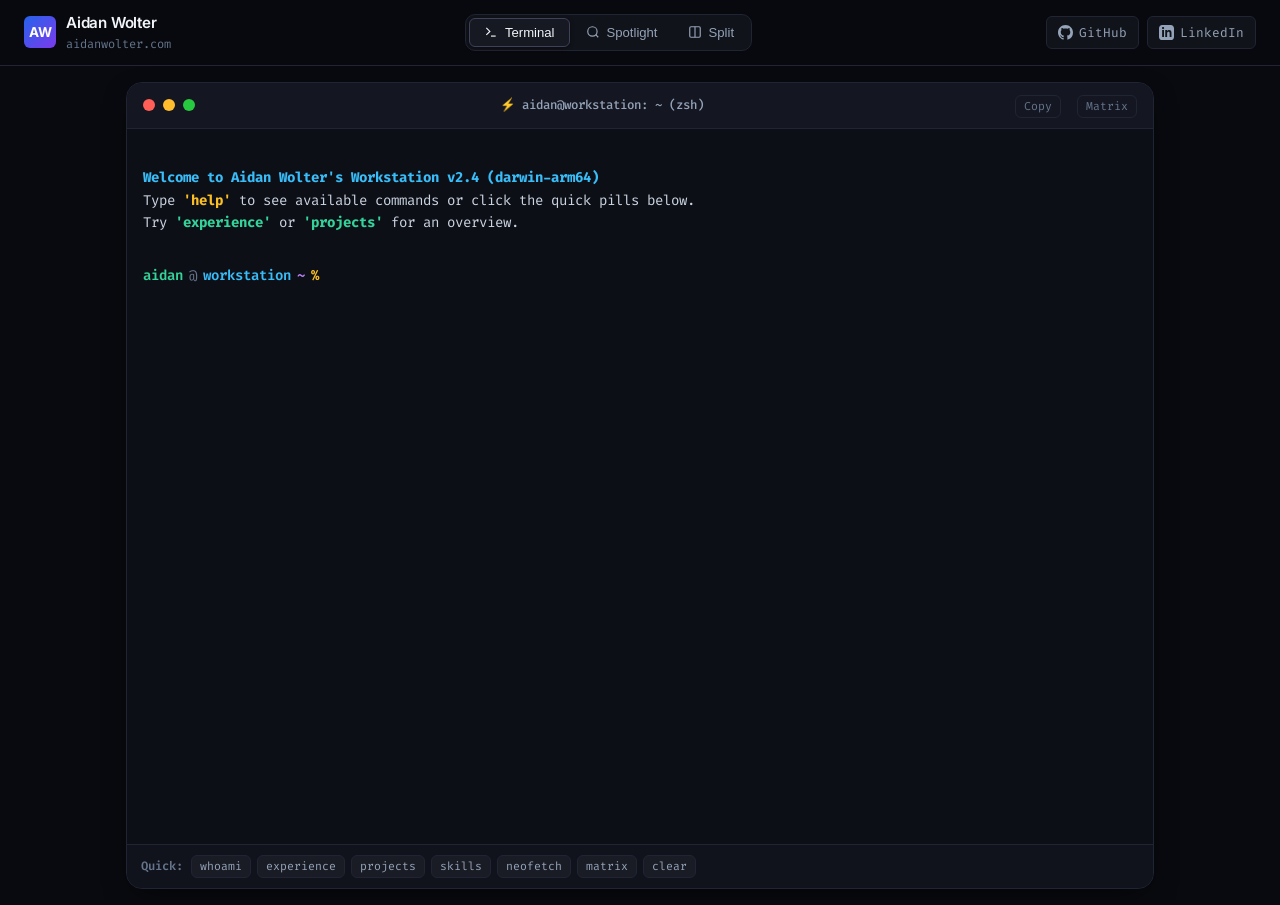
==== index.html @ 38c381f4 "Initial commit: interactive terminal & spotlight personal website" ====
<!DOCTYPE html>
<html lang="en">
<head>
  <meta charset="UTF-8" />
  <meta name="viewport" content="width=device-width, initial-scale=1.0" />
  <title>Aidan Wolter | Staff Software Engineer</title>
  <meta name="description" content="Personal website of Aidan Wolter - Staff Software Engineer at Google focusing on platform infrastructure, systems, and developer tooling." />
  <meta name="theme-color" content="#090a0f" />

  <!-- Favicon -->
  <link rel="icon" type="image/svg+xml" href="favicon.svg" />

  <!-- OpenGraph / Social Cards -->
  <meta property="og:type" content="website" />
  <meta property="og:title" content="Aidan Wolter | Staff Software Engineer" />
  <meta property="og:description" content="Staff Software Engineer at Google focusing on platform infrastructure, systems, and developer tooling." />
  <meta property="og:url" content="https://aidanwolter.com" />
  <meta name="twitter:card" content="summary" />
  <meta name="twitter:title" content="Aidan Wolter | Staff Software Engineer" />
  <meta name="twitter:description" content="Staff Software Engineer at Google focusing on platform infrastructure, systems, and developer tooling." />
  
  <!-- Fonts -->
  <link rel="preconnect" href="https://fonts.googleapis.com">
  <link rel="preconnect" href="https://fonts.gstatic.com" crossorigin>
  <link href="https://fonts.googleapis.com/css2?family=Fira+Code:wght@400;500;600;700&family=Inter:wght@300;400;500;600;700&display=swap" rel="stylesheet">

  <link rel="stylesheet" href="style.css" />
</head>
<body class="theme-default view-split">

  <!-- TOP HEADER / COMPARISON SWITCHER -->
  <header class="top-nav">
    <div class="nav-brand">
      <span class="brand-avatar">AW</span>
      <div class="brand-text">
        <span class="brand-name">Aidan Wolter</span>
        <span class="brand-domain">aidanwolter.com</span>
      </div>
    </div>

    <!-- View Mode Selector -->
    <div class="view-mode-selector" role="tablist" aria-label="Display mode">
      <button class="mode-btn" data-view="terminal" title="Terminal interface">
        <svg width="14" height="14" viewBox="0 0 24 24" fill="none" stroke="currentColor" stroke-width="2"><polyline points="4 17 10 11 4 5"/><line x1="12" y1="19" x2="20" y2="19"/></svg>
        <span>Terminal</span>
      </button>
      <button class="mode-btn" data-view="raycast" title="Spotlight / Card interface">
        <svg width="14" height="14" viewBox="0 0 24 24" fill="none" stroke="currentColor" stroke-width="2"><circle cx="11" cy="11" r="8"/><line x1="21" y1="21" x2="16.65" y2="16.65"/></svg>
        <span>Spotlight</span>
      </button>
      <button class="mode-btn desktop-only" data-view="split" title="Split view">
        <svg width="14" height="14" viewBox="0 0 24 24" fill="none" stroke="currentColor" stroke-width="2"><rect x="3" y="3" width="18" height="18" rx="2"/><line x1="12" y1="3" x2="12" y2="21"/></svg>
        <span>Split</span>
      </button>
    </div>

    <div class="nav-actions">
      <a href="https://github.com/aidanwolter3" target="_blank" rel="noopener noreferrer" class="nav-social-link" title="GitHub @aidanwolter3">
        <svg width="15" height="15" viewBox="0 0 24 24" fill="currentColor"><path d="M12 0C5.37 0 0 5.37 0 12c0 5.31 3.435 9.795 8.205 11.385.6.105.825-.255.825-.57 0-.285-.015-1.23-.015-2.235-3.015.555-3.795-.735-4.035-1.41-.135-.345-.72-1.41-1.23-1.695-.42-.225-1.02-.78-.015-.795.945-.015 1.62.87 1.845 1.23 1.08 1.815 2.805 1.305 3.495.99.105-.78.42-1.305.765-1.605-2.67-.3-5.46-1.335-5.46-5.925 0-1.305.465-2.385 1.23-3.225-.12-.3-.54-1.53.12-3.18 0 0 1.005-.315 3.3 1.23.96-.27 1.98-.405 3-.405s2.04.135 3 .405c2.295-1.56 3.3-1.23 3.3-1.23.66 1.65.24 2.88.12 3.18.765.84 1.23 1.905 1.23 3.225 0 4.605-2.805 5.625-5.475 5.925.435.375.81 1.095.81 2.22 0 1.605-.015 2.895-.015 3.3 0 .315.225.69.825.57A12.02 12.02 0 0024 12c0-6.63-5.37-12-12-12z"/></svg>
        <span>GitHub</span>
      </a>
      <a href="https://www.linkedin.com/in/aidan-wolter-5218a46b/" target="_blank" rel="noopener noreferrer" class="nav-social-link" title="LinkedIn Profile">
        <svg width="15" height="15" viewBox="0 0 24 24" fill="currentColor"><path d="M19 0h-14c-2.761 0-5 2.239-5 5v14c0 2.761 2.239 5 5 5h14c2.762 0 5-2.239 5-5v-14c0-2.761-2.238-5-5-5zm-11 19h-3v-11h3v11zm-1.5-12.268c-.966 0-1.75-.79-1.75-1.764s.784-1.764 1.75-1.764 1.75.79 1.75 1.764-.783 1.764-1.75 1.764zm13.5 12.268h-3v-5.604c0-3.368-4-3.113-4 0v5.604h-3v-11h3v1.765c1.396-2.586 7-2.777 7 2.476v6.759z"/></svg>
        <span>LinkedIn</span>
      </a>
    </div>
  </header>

  <!-- MAIN SHOWCASE WRAPPER -->
  <main class="showcase-container">

    <!-- ============================================ -->
    <!-- TERMINAL INTERFACE                          -->
    <!-- ============================================ -->
    <section class="pane pane-terminal" id="pane-terminal">
      
      <div class="terminal-window">
        <!-- Title bar -->
        <div class="terminal-titlebar">
          <div class="window-controls">
            <span class="control-dot close"></span>
            <span class="control-dot minimize"></span>
            <span class="control-dot expand"></span>
          </div>
          <div class="terminal-title">
            <span class="term-icon">⚡</span> aidan@workstation: ~ (zsh)
          </div>
          <div class="terminal-bar-actions">
            <button id="term-copy-btn" title="Copy output">Copy</button>
            <button id="term-matrix-btn" title="Toggle Matrix Effect">Matrix</button>
          </div>
        </div>

        <!-- Terminal Body -->
        <div class="terminal-body" id="terminal-body">
          <canvas id="matrix-canvas" class="matrix-canvas hidden"></canvas>
          <div id="terminal-output" class="terminal-output"></div>

          <!-- Active Prompt Line -->
          <div class="terminal-prompt-line">
            <span class="prompt-user">aidan</span><span class="prompt-at">@</span><span class="prompt-host">workstation</span> <span class="prompt-dir">~</span> <span class="prompt-symbol">%</span>
            <div class="input-wrapper">
              <input type="text" id="terminal-input" class="terminal-input" autocomplete="off" autocorrect="off" autocapitalize="off" spellcheck="false" autofocus />
            </div>
          </div>
        </div>

        <!-- Quick Command Pills for mobile & quick clicks -->
        <div class="terminal-quick-pills">
          <span class="pills-label">Quick:</span>
          <button class="pill" data-cmd="whoami">whoami</button>
          <button class="pill" data-cmd="experience">experience</button>
          <button class="pill" data-cmd="projects">projects</button>
          <button class="pill" data-cmd="skills">skills</button>
          <button class="pill" data-cmd="neofetch">neofetch</button>
          <button class="pill" data-cmd="matrix">matrix</button>
          <button class="pill" data-cmd="clear">clear</button>
        </div>
      </div>
    </section>


    <!-- ============================================ -->
    <!-- SPOTLIGHT / EDITORIAL INTERFACE             -->
    <!-- ============================================ -->
    <section class="pane pane-raycast" id="pane-raycast">
      <div class="raycast-preview-card">
        <!-- Ambient Mesh Background -->
        <div class="ambient-glow"></div>

        <!-- Personal Landing Content -->
        <div class="editorial-content">
          <div class="status-chip">
            <span class="status-indicator-dot"></span>
            <span>Staff Software Engineer @ Google</span>
          </div>

          <h1 class="editorial-title">Aidan Wolter</h1>
          <p class="editorial-subtitle">
            Staff Software Engineer based in Boulder, Colorado. Working across Google's platform infrastructure (fuchsia.dev, chromium.org, source.android.com) with a focus on systems, developer tooling, and open source.
          </p>

          <!-- Raycast Trigger Bar -->
          <div class="raycast-trigger-bar" id="raycast-trigger-bar" role="button" tabindex="0">
            <div class="trigger-left">
              <svg width="18" height="18" viewBox="0 0 24 24" fill="none" stroke="currentColor" stroke-width="2.2"><circle cx="11" cy="11" r="8"/><line x1="21" y1="21" x2="16.65" y2="16.65"/></svg>
              <span class="trigger-placeholder">Search experience, projects, links...</span>
            </div>
            <div class="shortcut-badge">
              <kbd>⌘</kbd><kbd>K</kbd>
            </div>
          </div>

          <!-- Pinned Highlight Cards -->
          <div class="pinned-projects-grid">
            <div class="project-mini-card" data-repo="fx-worktree">
              <div class="card-header">
                <span class="project-lang-pill lang-rust">Rust</span>
                <span class="project-year">Tooling</span>
              </div>
              <h3>fx-worktree</h3>
              <p>Fuchsia worktree manager designed for isolated multi-checkout development workflows.</p>
            </div>

            <div class="project-mini-card" data-repo="ticket">
              <div class="card-header">
                <span class="project-lang-pill lang-go">Go</span>
                <span class="project-year">CLI</span>
              </div>
              <h3>ticket</h3>
              <p>Agentic ticket management & CLI productivity utility.</p>
            </div>

            <div class="project-mini-card" data-repo="atlas-emu">
              <div class="card-header">
                <span class="project-lang-pill lang-cpp">C++</span>
                <span class="project-year">Side Project</span>
              </div>
              <h3>atlas-emu</h3>
              <p>Cross-platform NES emulator written in C++.</p>
            </div>
          </div>

          <div class="editorial-footer">
            <div class="tech-stack-summary">
              <span>Rust</span> • <span>Go</span> • <span>C++</span> • <span>Python</span> • <span>GN / Ninja / Bazel</span>
            </div>
            <div class="editorial-links">
              <a href="https://github.com/aidanwolter3" target="_blank" rel="noopener noreferrer" class="subtle-link">
                GitHub →
              </a>
              <a href="https://www.linkedin.com/in/aidan-wolter-5218a46b/" target="_blank" rel="noopener noreferrer" class="subtle-link">
                LinkedIn →
              </a>
            </div>
          </div>
        </div>

        <!-- RAYCAST MODAL OVERLAY -->
        <div class="raycast-modal-overlay hidden" id="raycast-modal-overlay">
          <div class="raycast-modal" id="raycast-modal" role="dialog" aria-modal="true">
            
            <!-- Search Input Header -->
            <div class="raycast-search-header">
              <svg class="search-icon" width="18" height="18" viewBox="0 0 24 24" fill="none" stroke="currentColor" stroke-width="2"><circle cx="11" cy="11" r="8"/><line x1="21" y1="21" x2="16.65" y2="16.65"/></svg>
              <input type="text" id="raycast-input" placeholder="Type a command or search..." autocomplete="off" spellcheck="false" />
              <button class="raycast-close-btn" id="raycast-close-btn" title="Close (Esc)">✕</button>
            </div>

            <!-- Palette Results Area -->
            <div class="raycast-results" id="raycast-results">
              <!-- Dynamically rendered by raycast.js -->
            </div>

            <!-- Palette Footer Navigation Hints -->
            <div class="raycast-footer">
              <div class="footer-left">
                <span class="shortcut-tip"><kbd>↑</kbd><kbd>↓</kbd> Navigate</span>
                <span class="shortcut-tip"><kbd>↵</kbd> Select</span>
                <span class="shortcut-tip"><kbd>Esc</kbd> Close</span>
              </div>
              <div class="footer-right">
                <span class="raycast-brand-tag">Raycast UI</span>
              </div>
            </div>

          </div>
        </div>

      </div>
    </section>

  </main>

  <!-- DETAIL MODAL FOR RAYCAST ITEMS -->
  <div id="detail-modal" class="detail-modal-overlay hidden">
    <div class="detail-modal-box">
      <div class="detail-modal-header">
        <h3 id="detail-modal-title">Details</h3>
        <button id="detail-modal-close" class="modal-close-icon">✕</button>
      </div>
      <div id="detail-modal-content" class="detail-modal-body"></div>
    </div>
  </div>

  <!-- Scripts -->
  <script src="terminal.js"></script>
  <script src="raycast.js"></script>
  <script src="app.js"></script>
</body>
</html>
---- style.css ----
/* ==========================================================================
   RESET & ROOT VARIABLES
   ========================================================================== */
:root {
  --bg-main: #090a0f;
  --bg-surface: #11131a;
  --bg-surface-elevated: #161922;
  --bg-hover: #1f2330;
  --border-subtle: #202433;
  --border-active: #3b4259;
  
  --text-primary: #f1f5f9;
  --text-secondary: #94a3b8;
  --text-muted: #64748b;

  --accent-cyan: #38bdf8;
  --accent-green: #34d399;
  --accent-purple: #c084fc;
  --accent-amber: #fbbf24;
  --accent-red: #f87171;
  --accent-blue: #60a5fa;

  --font-sans: 'Inter', -apple-system, BlinkMacSystemFont, 'Segoe UI', Roboto, sans-serif;
  --font-mono: 'Fira Code', 'JetBrains Mono', Menlo, Monaco, Consolas, monospace;

  --radius-sm: 6px;
  --radius-md: 10px;
  --radius-lg: 16px;
  --radius-xl: 22px;

  --shadow-lg: 0 10px 30px -10px rgba(0, 0, 0, 0.7);
  --shadow-glow: 0 0 40px rgba(56, 189, 248, 0.15);

  --transition-fast: 0.15s ease;
  --transition-normal: 0.25s cubic-bezier(0.16, 1, 0.3, 1);
}

/* Light / High-contrast theme alternatives if toggled */
body.theme-matrix {
  --bg-main: #030a05;
  --bg-surface: #07140b;
  --border-subtle: #0d2817;
  --accent-cyan: #00ff66;
  --text-primary: #a3ffc7;
  --text-secondary: #52b77c;
}

body.theme-dracula {
  --bg-main: #21222c;
  --bg-surface: #282a36;
  --border-subtle: #44475a;
  --accent-cyan: #8be9fd;
  --accent-purple: #bd93f9;
  --text-primary: #f8f8f2;
  --text-secondary: #6272a4;
}

* {
  box-sizing: border-box;
  margin: 0;
  padding: 0;
}

html, body {
  height: 100%;
  width: 100%;
  background-color: var(--bg-main);
  color: var(--text-primary);
  font-family: var(--font-sans);
  overflow-x: hidden;
  line-height: 1.5;
  -webkit-font-smoothing: antialiased;
}

/* ==========================================================================
   TOP NAVIGATION / VIEW SWITCHER
   ========================================================================== */
.top-nav {
  position: sticky;
  top: 0;
  z-index: 100;
  display: flex;
  align-items: center;
  justify-content: space-between;
  padding: 12px 24px;
  background: rgba(9, 10, 15, 0.82);
  backdrop-filter: blur(14px);
  -webkit-backdrop-filter: blur(14px);
  border-bottom: 1px solid var(--border-subtle);
}

.nav-brand {
  display: flex;
  align-items: center;
  gap: 10px;
}

.brand-avatar {
  display: inline-flex;
  align-items: center;
  justify-content: center;
  width: 32px;
  height: 32px;
  border-radius: var(--radius-sm);
  background: linear-gradient(135deg, #2563eb, #7c3aed);
  font-weight: 700;
  font-size: 0.85rem;
  color: #fff;
  letter-spacing: -0.5px;
}

.brand-text {
  display: flex;
  flex-direction: column;
}

.brand-name {
  font-weight: 600;
  font-size: 0.95rem;
  letter-spacing: -0.2px;
}

.brand-domain {
  font-size: 0.75rem;
  color: var(--text-muted);
  font-family: var(--font-mono);
}

/* View Mode Selector (Segmented control) */
.view-mode-selector {
  display: inline-flex;
  align-items: center;
  background: var(--bg-surface);
  border: 1px solid var(--border-subtle);
  border-radius: var(--radius-md);
  padding: 3px;
  gap: 2px;
}

.mode-btn {
  display: inline-flex;
  align-items: center;
  gap: 7px;
  background: transparent;
  border: none;
  color: var(--text-secondary);
  padding: 6px 14px;
  font-size: 0.82rem;
  font-weight: 500;
  border-radius: var(--radius-sm);
  cursor: pointer;
  transition: all var(--transition-fast);
}

.mode-btn:hover {
  color: var(--text-primary);
  background: rgba(255, 255, 255, 0.04);
}

.mode-btn.active {
  background: var(--bg-surface-elevated);
  color: var(--text-primary);
  box-shadow: 0 1px 4px rgba(0, 0, 0, 0.4);
  border: 1px solid var(--border-active);
}

.nav-actions {
  display: flex;
  align-items: center;
  gap: 8px;
}

.nav-social-link {
  display: inline-flex;
  align-items: center;
  gap: 6px;
  padding: 6px 11px;
  border-radius: var(--radius-sm);
  background: var(--bg-surface);
  border: 1px solid var(--border-subtle);
  color: var(--text-secondary);
  font-size: 0.8rem;
  font-family: var(--font-mono);
  text-decoration: none;
  transition: all var(--transition-fast);
}

.nav-social-link:hover {
  background: var(--bg-hover);
  color: var(--text-primary);
  border-color: var(--border-active);
}

.editorial-links {
  display: flex;
  align-items: center;
  gap: 14px;
}

/* ==========================================================================
   SHOWCASE MAIN LAYOUT
   ========================================================================== */
.showcase-container {
  display: grid;
  height: calc(100vh - 61px);
  padding: 16px;
  gap: 16px;
  box-sizing: border-box;
}

/* View States */
body.view-split .showcase-container {
  grid-template-columns: 1fr 1fr;
}

body.view-terminal .showcase-container {
  grid-template-columns: 1fr;
  max-width: 1060px;
  margin: 0 auto;
  width: 100%;
}
body.view-terminal #pane-raycast {
  display: none;
}

body.view-raycast .showcase-container {
  grid-template-columns: 1fr;
  max-width: 840px;
  margin: 0 auto;
  width: 100%;
}
body.view-raycast #pane-terminal {
  display: none;
}

/* Panes */
.pane {
  position: relative;
  display: flex;
  flex-direction: column;
  min-height: 0;
  height: 100%;
}

.pane-badge {
  position: absolute;
  top: -8px;
  right: 18px;
  background: var(--bg-surface-elevated);
  border: 1px solid var(--border-active);
  font-size: 0.7rem;
  text-transform: uppercase;
  letter-spacing: 0.06em;
  font-weight: 600;
  color: var(--text-secondary);
  padding: 2px 10px;
  border-radius: 999px;
  z-index: 10;
  pointer-events: none;
}

/* ==========================================================================
   OPTION 1: MODERN UNIX TERMINAL
   ========================================================================== */
.terminal-window {
  display: flex;
  flex-direction: column;
  height: 100%;
  background: #0d0f17;
  border: 1px solid var(--border-subtle);
  border-radius: var(--radius-lg);
  box-shadow: var(--shadow-lg);
  overflow: hidden;
  font-family: var(--font-mono);
}

.terminal-titlebar {
  display: flex;
  align-items: center;
  justify-content: space-between;
  padding: 10px 16px;
  background: #141722;
  border-bottom: 1px solid var(--border-subtle);
  user-select: none;
}

.window-controls {
  display: flex;
  gap: 8px;
}

.control-dot {
  width: 12px;
  height: 12px;
  border-radius: 50%;
  display: inline-block;
}

.control-dot.close { background: #ff5f56; }
.control-dot.minimize { background: #ffbd2e; }
.control-dot.expand { background: #27c93f; }

.terminal-title {
  font-size: 0.78rem;
  color: var(--text-secondary);
  font-weight: 500;
  display: flex;
  align-items: center;
  gap: 6px;
}

.term-icon {
  color: var(--accent-amber);
}

.terminal-bar-actions button {
  background: transparent;
  border: 1px solid var(--border-subtle);
  color: var(--text-muted);
  font-family: var(--font-mono);
  font-size: 0.72rem;
  padding: 3px 8px;
  border-radius: var(--radius-sm);
  cursor: pointer;
  margin-left: 6px;
  transition: all var(--transition-fast);
}

.terminal-bar-actions button:hover {
  color: var(--text-primary);
  border-color: var(--border-active);
  background: rgba(255, 255, 255, 0.05);
}

.terminal-body {
  position: relative;
  flex: 1;
  padding: 16px;
  overflow-y: auto;
  font-size: 0.88rem;
  line-height: 1.6;
  color: #e2e8f0;
}

.matrix-canvas {
  position: absolute;
  top: 0;
  left: 0;
  width: 100%;
  height: 100%;
  pointer-events: none;
  opacity: 0.22;
  z-index: 1;
}

.matrix-canvas.hidden {
  display: none;
}

.terminal-output {
  position: relative;
  z-index: 2;
  display: flex;
  flex-direction: column;
  gap: 10px;
}

/* Terminal output entries */
.term-entry {
  display: flex;
  flex-direction: column;
  gap: 4px;
}

.term-command-echo {
  display: flex;
  align-items: baseline;
  gap: 8px;
  color: var(--text-secondary);
}

.term-prompt-prefix {
  color: var(--accent-cyan);
  font-weight: 600;
}

.term-command-text {
  color: #ffffff;
  font-weight: 600;
}

.term-result {
  color: #cbd5e1;
  white-space: pre-wrap;
  word-break: break-word;
}

/* Color classes for rich terminal output */
.term-cyan { color: var(--accent-cyan); }
.term-green { color: var(--accent-green); }
.term-purple { color: var(--accent-purple); }
.term-yellow { color: var(--accent-amber); }
.term-red { color: var(--accent-red); }
.term-blue { color: var(--accent-blue); }
.term-dim { color: var(--text-muted); }
.term-bold { font-weight: 700; }
.term-link {
  color: var(--accent-cyan);
  text-decoration: underline;
  text-underline-offset: 3px;
  cursor: pointer;
}
.term-link:hover {
  color: #7dd3fc;
}

/* Active Prompt Line */
.terminal-prompt-line {
  position: relative;
  z-index: 2;
  display: flex;
  align-items: center;
  gap: 6px;
  margin-top: 8px;
}

.prompt-user { color: var(--accent-green); font-weight: 600; }
.prompt-at { color: var(--text-muted); }
.prompt-host { color: var(--accent-cyan); font-weight: 600; }
.prompt-dir { color: var(--accent-purple); font-weight: 600; }
.prompt-symbol { color: var(--accent-amber); font-weight: 700; }

.input-wrapper {
  flex: 1;
  display: flex;
  align-items: center;
}

.terminal-input {
  width: 100%;
  background: transparent;
  border: none;
  outline: none;
  font-family: var(--font-mono);
  font-size: 0.88rem;
  color: #ffffff;
  caret-color: var(--accent-cyan);
}

/* Quick pills footer */
.terminal-quick-pills {
  display: flex;
  align-items: center;
  flex-wrap: wrap;
  gap: 6px;
  padding: 10px 14px;
  background: #11131c;
  border-top: 1px solid var(--border-subtle);
  font-size: 0.76rem;
}

.pills-label {
  color: var(--text-muted);
  font-weight: 600;
  margin-right: 2px;
}

.pill {
  background: rgba(255, 255, 255, 0.04);
  border: 1px solid var(--border-subtle);
  color: var(--text-secondary);
  font-family: var(--font-mono);
  font-size: 0.72rem;
  padding: 3px 8px;
  border-radius: var(--radius-sm);
  cursor: pointer;
  transition: all var(--transition-fast);
}

.pill:hover {
  background: rgba(56, 189, 248, 0.12);
  border-color: var(--accent-cyan);
  color: var(--text-primary);
}

/* ==========================================================================
   OPTION 2: RAYCAST / SPOTLIGHT PALETTE
   ========================================================================== */
.raycast-preview-card {
  position: relative;
  display: flex;
  flex-direction: column;
  height: 100%;
  background: #0e111a;
  border: 1px solid var(--border-subtle);
  border-radius: var(--radius-lg);
  box-shadow: var(--shadow-lg);
  overflow: hidden;
}

.ambient-glow {
  position: absolute;
  top: -120px;
  right: -80px;
  width: 320px;
  height: 320px;
  background: radial-gradient(circle, rgba(56, 189, 248, 0.12) 0%, rgba(168, 85, 247, 0.06) 50%, transparent 70%);
  pointer-events: none;
  z-index: 1;
}

.editorial-content {
  position: relative;
  z-index: 2;
  padding: 32px 36px;
  display: flex;
  flex-direction: column;
  height: 100%;
  overflow-y: auto;
}

.status-chip {
  display: inline-flex;
  align-items: center;
  gap: 8px;
  align-self: flex-start;
  padding: 4px 12px;
  border-radius: 999px;
  background: rgba(52, 211, 153, 0.1);
  border: 1px solid rgba(52, 211, 153, 0.25);
  font-size: 0.75rem;
  color: var(--accent-green);
  font-weight: 500;
  margin-bottom: 18px;
}

.status-indicator-dot {
  width: 6px;
  height: 6px;
  border-radius: 50%;
  background: var(--accent-green);
  box-shadow: 0 0 8px var(--accent-green);
  animation: pulse-dot 2s infinite ease-in-out;
}

@keyframes pulse-dot {
  0%, 100% { opacity: 1; transform: scale(1); }
  50% { opacity: 0.4; transform: scale(0.85); }
}

.editorial-title {
  font-size: 2.2rem;
  font-weight: 700;
  letter-spacing: -0.04em;
  color: #ffffff;
  margin-bottom: 8px;
}

.editorial-subtitle {
  font-size: 0.96rem;
  color: var(--text-secondary);
  max-width: 520px;
  line-height: 1.6;
  margin-bottom: 24px;
}

/* Trigger search bar */
.raycast-trigger-bar {
  display: flex;
  align-items: center;
  justify-content: space-between;
  padding: 12px 18px;
  background: rgba(22, 26, 38, 0.7);
  border: 1px solid var(--border-active);
  border-radius: var(--radius-md);
  cursor: pointer;
  box-shadow: 0 4px 20px rgba(0, 0, 0, 0.2);
  transition: all var(--transition-normal);
  margin-bottom: 28px;
}

.raycast-trigger-bar:hover,
.raycast-trigger-bar:focus {
  border-color: var(--accent-cyan);
  background: rgba(28, 33, 48, 0.9);
  box-shadow: 0 0 25px rgba(56, 189, 248, 0.18);
  outline: none;
}

.trigger-left {
  display: flex;
  align-items: center;
  gap: 12px;
  color: var(--text-muted);
}

.trigger-placeholder {
  font-size: 0.88rem;
  color: var(--text-secondary);
}

.shortcut-badge {
  display: flex;
  gap: 4px;
}

kbd {
  display: inline-block;
  padding: 2px 6px;
  background: #1e2230;
  border: 1px solid #33394d;
  border-radius: 4px;
  font-family: var(--font-mono);
  font-size: 0.75rem;
  color: var(--text-primary);
  box-shadow: 0 1px 2px rgba(0,0,0,0.5);
}

/* Pinned Projects mini cards */
.pinned-projects-grid {
  display: grid;
  grid-template-columns: repeat(auto-fit, minmax(180px, 1fr));
  gap: 14px;
  margin-bottom: 24px;
}

.project-mini-card {
  background: rgba(255, 255, 255, 0.02);
  border: 1px solid var(--border-subtle);
  border-radius: var(--radius-md);
  padding: 16px;
  cursor: pointer;
  transition: all var(--transition-fast);
}

.project-mini-card:hover {
  background: rgba(255, 255, 255, 0.05);
  border-color: var(--border-active);
  transform: translateY(-2px);
}

.card-header {
  display: flex;
  align-items: center;
  justify-content: space-between;
  margin-bottom: 10px;
}

.project-lang-pill {
  font-size: 0.68rem;
  font-family: var(--font-mono);
  font-weight: 600;
  padding: 2px 8px;
  border-radius: 999px;
}

.lang-rust { background: rgba(248, 113, 113, 0.15); color: #fca5a5; }
.lang-cpp { background: rgba(56, 189, 248, 0.15); color: #7dd3fc; }
.lang-go { background: rgba(52, 211, 153, 0.15); color: #6ee7b7; }

.project-year {
  font-size: 0.7rem;
  color: var(--text-muted);
}

.project-mini-card h3 {
  font-size: 0.95rem;
  font-weight: 600;
  margin-bottom: 6px;
  color: #fff;
  font-family: var(--font-mono);
}

.project-mini-card p {
  font-size: 0.78rem;
  color: var(--text-secondary);
  line-height: 1.4;
}

.editorial-footer {
  margin-top: auto;
  display: flex;
  align-items: center;
  justify-content: space-between;
  padding-top: 18px;
  border-top: 1px solid var(--border-subtle);
  font-size: 0.8rem;
}

.tech-stack-summary {
  color: var(--text-muted);
  font-family: var(--font-mono);
  font-size: 0.75rem;
}

.subtle-link {
  color: var(--accent-cyan);
  text-decoration: none;
  font-family: var(--font-mono);
  font-size: 0.8rem;
  transition: opacity var(--transition-fast);
}

.subtle-link:hover {
  opacity: 0.8;
  text-decoration: underline;
}

/* ==========================================================================
   RAYCAST POPUP MODAL (The spotlight itself)
   ========================================================================== */
.raycast-modal-overlay {
  position: absolute;
  top: 0;
  left: 0;
  width: 100%;
  height: 100%;
  background: rgba(0, 0, 0, 0.65);
  backdrop-filter: blur(12px);
  -webkit-backdrop-filter: blur(12px);
  z-index: 50;
  display: flex;
  align-items: center;
  justify-content: center;
  padding: 20px;
  transition: opacity var(--transition-normal);
}

.raycast-modal-overlay.hidden {
  opacity: 0;
  pointer-events: none;
}

.raycast-modal {
  width: 100%;
  max-width: 580px;
  background: #141722;
  border: 1px solid var(--border-active);
  border-radius: var(--radius-lg);
  box-shadow: 0 25px 50px -12px rgba(0, 0, 0, 0.85), 0 0 40px rgba(56, 189, 248, 0.12);
  display: flex;
  flex-direction: column;
  max-height: 85%;
  overflow: hidden;
  animation: modal-enter 0.2s cubic-bezier(0.16, 1, 0.3, 1);
}

@keyframes modal-enter {
  from { opacity: 0; transform: scale(0.96) translateY(-8px); }
  to { opacity: 1; transform: scale(1) translateY(0); }
}

.raycast-search-header {
  display: flex;
  align-items: center;
  padding: 14px 18px;
  border-bottom: 1px solid var(--border-subtle);
  gap: 12px;
}

.search-icon {
  color: var(--accent-cyan);
  flex-shrink: 0;
}

.raycast-search-header input {
  flex: 1;
  background: transparent;
  border: none;
  outline: none;
  font-size: 0.98rem;
  color: #ffffff;
  font-family: var(--font-sans);
}

.raycast-search-header input::placeholder {
  color: var(--text-muted);
}

.raycast-close-btn {
  background: transparent;
  border: none;
  color: var(--text-muted);
  cursor: pointer;
  font-size: 1rem;
  padding: 4px;
  border-radius: 4px;
}

.raycast-close-btn:hover {
  color: #fff;
  background: rgba(255, 255, 255, 0.08);
}

.raycast-results {
  flex: 1;
  overflow-y: auto;
  padding: 8px;
  display: flex;
  flex-direction: column;
  gap: 4px;
}

.result-section-label {
  font-size: 0.68rem;
  text-transform: uppercase;
  letter-spacing: 0.06em;
  color: var(--text-muted);
  font-weight: 700;
  padding: 8px 10px 4px 10px;
}

.result-item {
  display: flex;
  align-items: center;
  justify-content: space-between;
  padding: 10px 12px;
  border-radius: var(--radius-sm);
  cursor: pointer;
  transition: all var(--transition-fast);
}

.result-item:hover,
.result-item.selected {
  background: rgba(56, 189, 248, 0.12);
  color: #fff;
}

.result-left {
  display: flex;
  align-items: center;
  gap: 12px;
}

.result-icon {
  font-size: 1.1rem;
  display: inline-flex;
  align-items: center;
  justify-content: center;
  width: 28px;
  height: 28px;
  border-radius: var(--radius-sm);
  background: rgba(255, 255, 255, 0.05);
}

.result-title {
  font-size: 0.88rem;
  font-weight: 500;
  color: var(--text-primary);
}

.result-sub {
  font-size: 0.74rem;
  color: var(--text-muted);
  margin-left: 6px;
}

.result-badge {
  font-size: 0.72rem;
  font-family: var(--font-mono);
  color: var(--text-muted);
  background: rgba(255, 255, 255, 0.04);
  padding: 2px 6px;
  border-radius: 4px;
}

.raycast-footer {
  display: flex;
  align-items: center;
  justify-content: space-between;
  padding: 10px 16px;
  background: #10121b;
  border-top: 1px solid var(--border-subtle);
  font-size: 0.72rem;
  color: var(--text-muted);
}

.footer-left {
  display: flex;
  gap: 12px;
}

.shortcut-tip {
  display: flex;
  align-items: center;
  gap: 4px;
}

.raycast-brand-tag {
  font-family: var(--font-mono);
  color: var(--accent-cyan);
}

/* ==========================================================================
   DETAIL MODAL FOR DIALOGS / REPO VIEW
   ========================================================================== */
.detail-modal-overlay {
  position: fixed;
  inset: 0;
  background: rgba(0, 0, 0, 0.7);
  backdrop-filter: blur(8px);
  z-index: 200;
  display: flex;
  align-items: center;
  justify-content: center;
  padding: 20px;
}

.detail-modal-overlay.hidden {
  display: none;
}

.detail-modal-box {
  background: #161924;
  border: 1px solid var(--border-active);
  border-radius: var(--radius-lg);
  width: 100%;
  max-width: 520px;
  overflow: hidden;
  box-shadow: 0 20px 40px rgba(0,0,0,0.8);
}

.detail-modal-header {
  display: flex;
  align-items: center;
  justify-content: space-between;
  padding: 16px 20px;
  border-bottom: 1px solid var(--border-subtle);
}

.detail-modal-header h3 {
  font-size: 1.05rem;
  color: #fff;
}

.modal-close-icon {
  background: transparent;
  border: none;
  color: var(--text-muted);
  cursor: pointer;
  font-size: 1.1rem;
}

.modal-close-icon:hover {
  color: #fff;
}

.detail-modal-body {
  padding: 20px;
  font-size: 0.9rem;
  line-height: 1.6;
  color: var(--text-secondary);
}

/* ==========================================================================
   RESPONSIVE DESIGN
   ========================================================================== */
@media (max-width: 900px) {
  body.view-split .showcase-container {
    grid-template-columns: 1fr;
    height: auto;
  }
  .showcase-container {
    height: auto;
    min-height: calc(100vh - 61px);
  }
  .pane {
    height: 580px;
    margin-bottom: 16px;
  }
  .editorial-content {
    padding: 24px;
  }
}

@media (max-width: 768px) {
  .desktop-only {
    display: none !important;
  }
  .top-nav {
    padding: 10px 14px;
  }
  .brand-domain {
    display: none;
  }
  .showcase-container {
    padding: 10px;
    height: auto;
    min-height: calc(100vh - 58px);
  }
  .pane {
    height: calc(100vh - 78px);
    min-height: 540px;
  }
  .editorial-content {
    padding: 22px 16px;
  }
  .editorial-title {
    font-size: 1.85rem;
  }
  .editorial-subtitle {
    font-size: 0.88rem;
  }
  .terminal-body {
    padding: 12px;
    font-size: 0.8rem;
  }
  .term-result {
    font-size: 0.78rem;
  }
  .pinned-projects-grid {
    grid-template-columns: 1fr;
  }
}
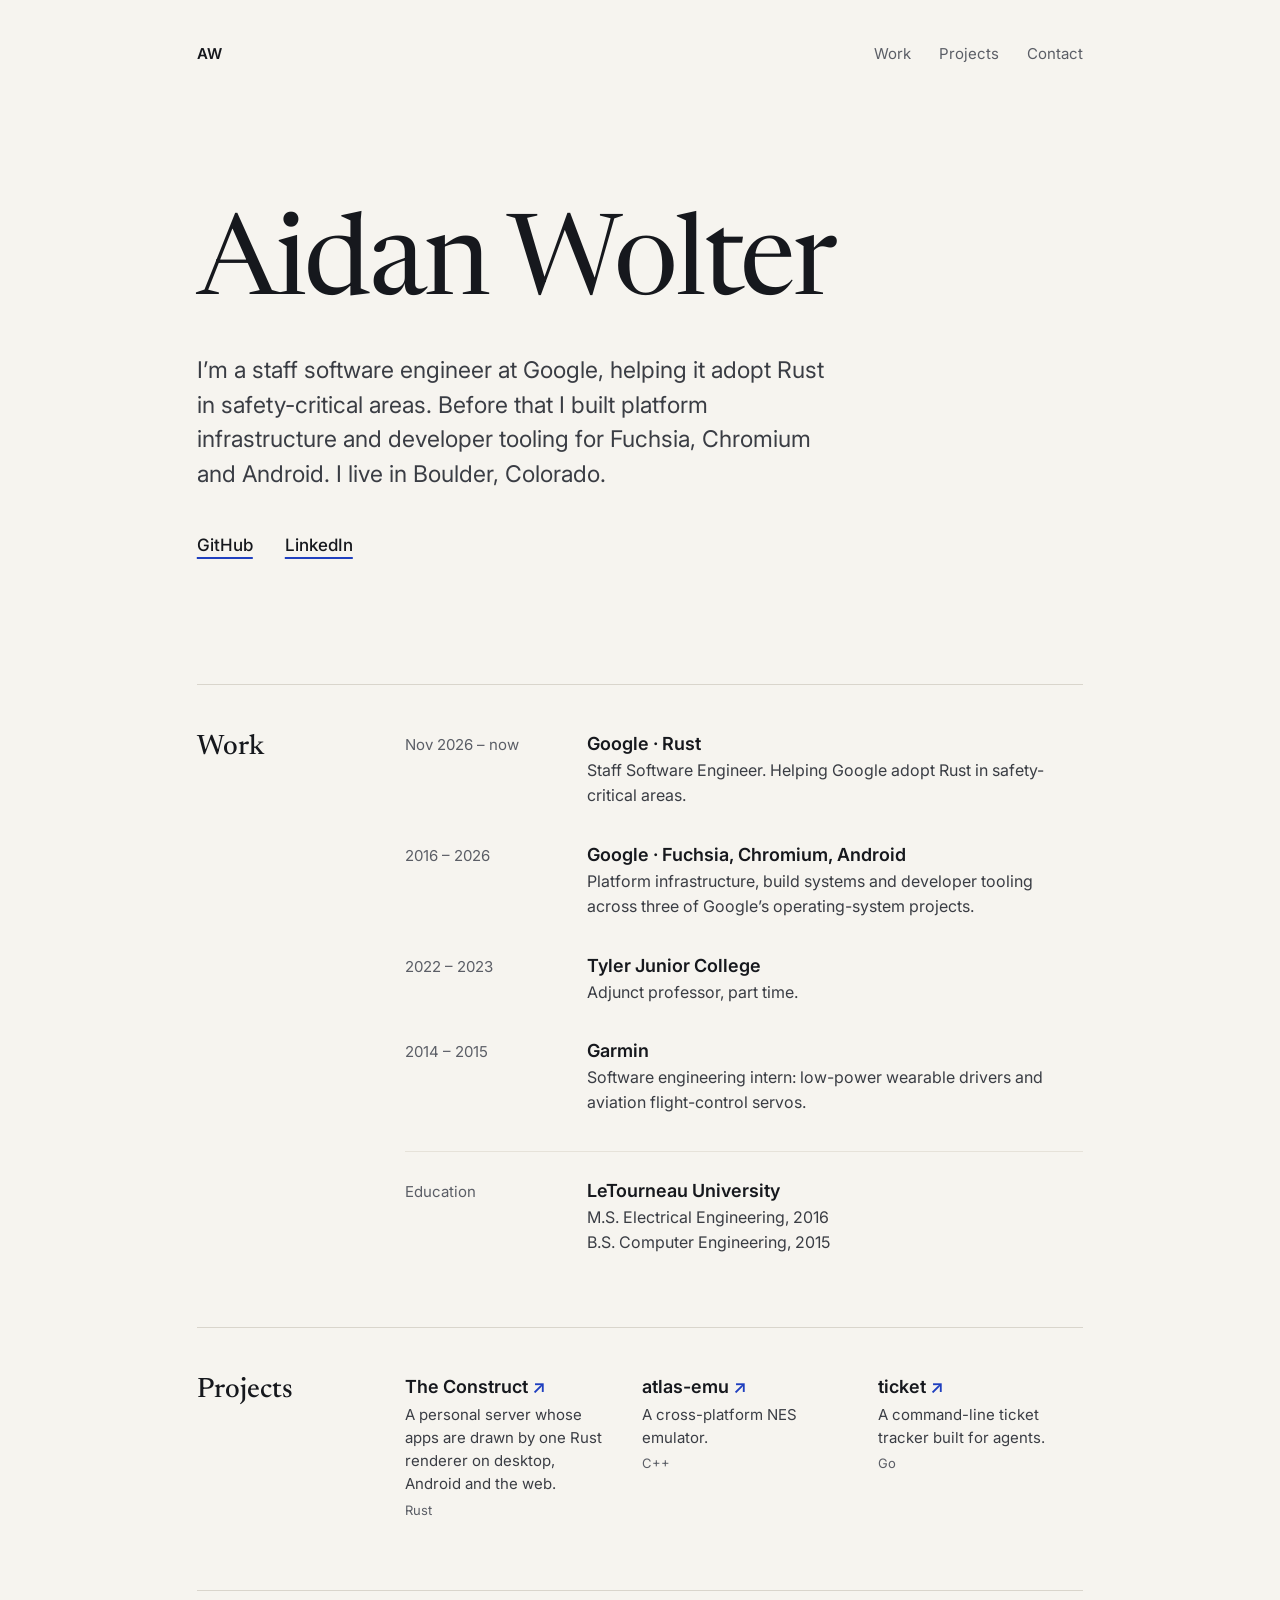
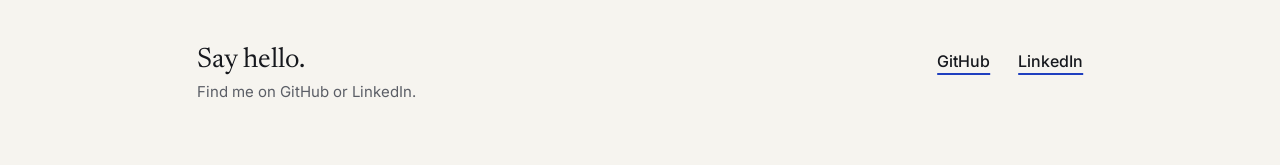
==== commit 46566325: "Replace the terminal home page with a simple editorial page The home page is now one static page: na" ====
--- a/index.html
+++ b/index.html
@@ -1,251 +1,133 @@
 <!DOCTYPE html>
 <html lang="en">
 <head>
-  <meta charset="UTF-8" />
-  <meta name="viewport" content="width=device-width, initial-scale=1.0" />
-  <title>Aidan Wolter | Staff Software Engineer</title>
-  <meta name="description" content="Personal website of Aidan Wolter - Staff Software Engineer at Google focusing on platform infrastructure, systems, and developer tooling." />
-  <meta name="theme-color" content="#090a0f" />
+  <meta charset="utf-8" />
+  <meta name="viewport" content="width=device-width, initial-scale=1, viewport-fit=cover" />
+  <title>Aidan Wolter</title>
+  <meta name="description" content="Staff software engineer at Google, helping it adopt Rust in safety-critical areas." />
+  <meta name="theme-color" content="#f6f4ef" />
+  <meta name="color-scheme" content="light" />
+  <link rel="canonical" href="https://aidanwolter.com/" />
 
-  <!-- Favicon -->
   <link rel="icon" type="image/svg+xml" href="favicon.svg" />
 
-  <!-- OpenGraph / Social Cards -->
   <meta property="og:type" content="website" />
-  <meta property="og:title" content="Aidan Wolter | Staff Software Engineer" />
-  <meta property="og:description" content="Staff Software Engineer at Google focusing on platform infrastructure, systems, and developer tooling." />
-  <meta property="og:url" content="https://aidanwolter.com" />
+  <meta property="og:url" content="https://aidanwolter.com/" />
+  <meta property="og:title" content="Aidan Wolter" />
+  <meta property="og:description" content="Staff software engineer at Google, helping it adopt Rust in safety-critical areas." />
   <meta name="twitter:card" content="summary" />
-  <meta name="twitter:title" content="Aidan Wolter | Staff Software Engineer" />
-  <meta name="twitter:description" content="Staff Software Engineer at Google focusing on platform infrastructure, systems, and developer tooling." />
-  
-  <!-- Fonts -->
-  <link rel="preconnect" href="https://fonts.googleapis.com">
-  <link rel="preconnect" href="https://fonts.gstatic.com" crossorigin>
-  <link href="https://fonts.googleapis.com/css2?family=Fira+Code:wght@400;500;600;700&family=Inter:wght@300;400;500;600;700&display=swap" rel="stylesheet">
 
+  <link rel="preconnect" href="https://fonts.googleapis.com" />
+  <link rel="preconnect" href="https://fonts.gstatic.com" crossorigin />
+  <link href="https://fonts.googleapis.com/css2?family=Newsreader:opsz,wght@6..72,400;6..72,500&family=Inter:wght@400;500;600&display=swap" rel="stylesheet" />
   <link rel="stylesheet" href="style.css" />
+
+  <script type="application/ld+json">
+  {
+    "@context": "https://schema.org",
+    "@type": "Person",
+    "name": "Aidan Wolter",
+    "url": "https://aidanwolter.com/",
+    "jobTitle": "Staff Software Engineer",
+    "worksFor": { "@type": "Organization", "name": "Google" },
+    "sameAs": ["https://github.com/aidanwolter3", "https://www.linkedin.com/in/aidan-wolter-5218a46b/"]
+  }
+  </script>
 </head>
-<body class="theme-default view-split">
+<body>
+  <div class="page">
+    <header class="top">
+      <a href="#top" class="mark">AW</a>
+      <nav aria-label="Sections" class="sections">
+        <a href="#work">Work</a>
+        <a href="#projects">Projects</a>
+        <a href="#contact">Contact</a>
+      </nav>
+    </header>
 
-  <!-- TOP HEADER / COMPARISON SWITCHER -->
-  <header class="top-nav">
-    <div class="nav-brand">
-      <span class="brand-avatar">AW</span>
-      <div class="brand-text">
-        <span class="brand-name">Aidan Wolter</span>
-        <span class="brand-domain">aidanwolter.com</span>
-      </div>
-    </div>
+    <main>
+      <section id="top" class="hero">
+        <h1 class="name">Aidan Wolter</h1>
+        <p class="intro">I&rsquo;m a staff software engineer at Google, helping it adopt Rust in safety-critical areas. Before that I built platform infrastructure and developer tooling for Fuchsia, Chromium and Android. I live in Boulder,&nbsp;Colorado.</p>
+        <nav aria-label="Elsewhere" class="links">
+          <a href="https://github.com/aidanwolter3" rel="me">GitHub</a>
+          <a href="https://www.linkedin.com/in/aidan-wolter-5218a46b/" rel="me">LinkedIn</a>
+        </nav>
+      </section>
 
-    <!-- View Mode Selector -->
-    <div class="view-mode-selector" role="tablist" aria-label="Display mode">
-      <button class="mode-btn" data-view="terminal" title="Terminal interface">
-        <svg width="14" height="14" viewBox="0 0 24 24" fill="none" stroke="currentColor" stroke-width="2"><polyline points="4 17 10 11 4 5"/><line x1="12" y1="19" x2="20" y2="19"/></svg>
-        <span>Terminal</span>
-      </button>
-      <button class="mode-btn" data-view="raycast" title="Spotlight / Card interface">
-        <svg width="14" height="14" viewBox="0 0 24 24" fill="none" stroke="currentColor" stroke-width="2"><circle cx="11" cy="11" r="8"/><line x1="21" y1="21" x2="16.65" y2="16.65"/></svg>
-        <span>Spotlight</span>
-      </button>
-      <button class="mode-btn desktop-only" data-view="split" title="Split view">
-        <svg width="14" height="14" viewBox="0 0 24 24" fill="none" stroke="currentColor" stroke-width="2"><rect x="3" y="3" width="18" height="18" rx="2"/><line x1="12" y1="3" x2="12" y2="21"/></svg>
-        <span>Split</span>
-      </button>
-    </div>
-
-    <div class="nav-actions">
-      <a href="https://github.com/aidanwolter3" target="_blank" rel="noopener noreferrer" class="nav-social-link" title="GitHub @aidanwolter3">
-        <svg width="15" height="15" viewBox="0 0 24 24" fill="currentColor"><path d="M12 0C5.37 0 0 5.37 0 12c0 5.31 3.435 9.795 8.205 11.385.6.105.825-.255.825-.57 0-.285-.015-1.23-.015-2.235-3.015.555-3.795-.735-4.035-1.41-.135-.345-.72-1.41-1.23-1.695-.42-.225-1.02-.78-.015-.795.945-.015 1.62.87 1.845 1.23 1.08 1.815 2.805 1.305 3.495.99.105-.78.42-1.305.765-1.605-2.67-.3-5.46-1.335-5.46-5.925 0-1.305.465-2.385 1.23-3.225-.12-.3-.54-1.53.12-3.18 0 0 1.005-.315 3.3 1.23.96-.27 1.98-.405 3-.405s2.04.135 3 .405c2.295-1.56 3.3-1.23 3.3-1.23.66 1.65.24 2.88.12 3.18.765.84 1.23 1.905 1.23 3.225 0 4.605-2.805 5.625-5.475 5.925.435.375.81 1.095.81 2.22 0 1.605-.015 2.895-.015 3.3 0 .315.225.69.825.57A12.02 12.02 0 0024 12c0-6.63-5.37-12-12-12z"/></svg>
-        <span>GitHub</span>
-      </a>
-      <a href="https://www.linkedin.com/in/aidan-wolter-5218a46b/" target="_blank" rel="noopener noreferrer" class="nav-social-link" title="LinkedIn Profile">
-        <svg width="15" height="15" viewBox="0 0 24 24" fill="currentColor"><path d="M19 0h-14c-2.761 0-5 2.239-5 5v14c0 2.761 2.239 5 5 5h14c2.762 0 5-2.239 5-5v-14c0-2.761-2.238-5-5-5zm-11 19h-3v-11h3v11zm-1.5-12.268c-.966 0-1.75-.79-1.75-1.764s.784-1.764 1.75-1.764 1.75.79 1.75 1.764-.783 1.764-1.75 1.764zm13.5 12.268h-3v-5.604c0-3.368-4-3.113-4 0v5.604h-3v-11h3v1.765c1.396-2.586 7-2.777 7 2.476v6.759z"/></svg>
-        <span>LinkedIn</span>
-      </a>
-    </div>
-  </header>
-
-  <!-- MAIN SHOWCASE WRAPPER -->
-  <main class="showcase-container">
-
-    <!-- ============================================ -->
-    <!-- TERMINAL INTERFACE                          -->
-    <!-- ============================================ -->
-    <section class="pane pane-terminal" id="pane-terminal">
-      
-      <div class="terminal-window">
-        <!-- Title bar -->
-        <div class="terminal-titlebar">
-          <div class="window-controls">
-            <span class="control-dot close"></span>
-            <span class="control-dot minimize"></span>
-            <span class="control-dot expand"></span>
+      <section id="work" class="block">
+        <h2>Work</h2>
+        <div class="entries">
+          <div class="entry">
+            <span class="when">Nov 2026 &ndash; now</span>
+            <div class="what">
+              <h3>Google &middot; Rust</h3>
+              <p>Staff Software Engineer. Helping Google adopt Rust in safety-critical areas.</p>
+            </div>
           </div>
-          <div class="terminal-title">
-            <span class="term-icon">⚡</span> aidan@workstation: ~ (zsh)
+          <div class="entry">
+            <span class="when">2016 &ndash; 2026</span>
+            <div class="what">
+              <h3>Google &middot; Fuchsia, Chromium, Android</h3>
+              <p>Platform infrastructure, build systems and developer tooling across three of Google&rsquo;s operating-system projects.</p>
+            </div>
           </div>
-          <div class="terminal-bar-actions">
-            <button id="term-copy-btn" title="Copy output">Copy</button>
-            <button id="term-matrix-btn" title="Toggle Matrix Effect">Matrix</button>
+          <div class="entry">
+            <span class="when">2022 &ndash; 2023</span>
+            <div class="what">
+              <h3>Tyler Junior College</h3>
+              <p>Adjunct professor, part time.</p>
+            </div>
           </div>
-        </div>
-
-        <!-- Terminal Body -->
-        <div class="terminal-body" id="terminal-body">
-          <canvas id="matrix-canvas" class="matrix-canvas hidden"></canvas>
-          <div id="terminal-output" class="terminal-output"></div>
-
-          <!-- Active Prompt Line -->
-          <div class="terminal-prompt-line">
-            <span class="prompt-user">aidan</span><span class="prompt-at">@</span><span class="prompt-host">workstation</span> <span class="prompt-dir">~</span> <span class="prompt-symbol">%</span>
-            <div class="input-wrapper">
-              <input type="text" id="terminal-input" class="terminal-input" autocomplete="off" autocorrect="off" autocapitalize="off" spellcheck="false" autofocus />
+          <div class="entry">
+            <span class="when">2014 &ndash; 2015</span>
+            <div class="what">
+              <h3>Garmin</h3>
+              <p>Software engineering intern: low-power wearable drivers and aviation flight-control servos.</p>
+            </div>
+          </div>
+          <div class="entry entry--rule">
+            <span class="when">Education</span>
+            <div class="what">
+              <h3>LeTourneau University</h3>
+              <p>M.S. Electrical Engineering, 2016<br />B.S. Computer Engineering, 2015</p>
             </div>
           </div>
         </div>
+      </section>
 
-        <!-- Quick Command Pills for mobile & quick clicks -->
-        <div class="terminal-quick-pills">
-          <span class="pills-label">Quick:</span>
-          <button class="pill" data-cmd="whoami">whoami</button>
-          <button class="pill" data-cmd="experience">experience</button>
-          <button class="pill" data-cmd="projects">projects</button>
-          <button class="pill" data-cmd="skills">skills</button>
-          <button class="pill" data-cmd="neofetch">neofetch</button>
-          <button class="pill" data-cmd="matrix">matrix</button>
-          <button class="pill" data-cmd="clear">clear</button>
+      <section id="projects" class="block">
+        <h2>Projects</h2>
+        <div class="projects">
+          <a class="project" href="/construct/">
+            <h3>The Construct <span class="arrow" aria-hidden="true">&#8599;</span></h3>
+            <p>A personal server whose apps are drawn by one Rust renderer on desktop, Android and the web.</p>
+            <span class="lang">Rust</span>
+          </a>
+          <a class="project" href="https://github.com/aidanwolter3">
+            <h3>atlas-emu <span class="arrow" aria-hidden="true">&#8599;</span></h3>
+            <p>A cross-platform NES emulator.</p>
+            <span class="lang">C++</span>
+          </a>
+          <a class="project" href="https://github.com/aidanwolter3">
+            <h3>ticket <span class="arrow" aria-hidden="true">&#8599;</span></h3>
+            <p>A command-line ticket tracker built for agents.</p>
+            <span class="lang">Go</span>
+          </a>
         </div>
+      </section>
+    </main>
+
+    <footer id="contact" class="contact">
+      <div>
+        <p class="hello">Say hello.</p>
+        <p class="hint">Find me on GitHub or LinkedIn.</p>
       </div>
-    </section>
-
-
-    <!-- ============================================ -->
-    <!-- SPOTLIGHT / EDITORIAL INTERFACE             -->
-    <!-- ============================================ -->
-    <section class="pane pane-raycast" id="pane-raycast">
-      <div class="raycast-preview-card">
-        <!-- Ambient Mesh Background -->
-        <div class="ambient-glow"></div>
-
-        <!-- Personal Landing Content -->
-        <div class="editorial-content">
-          <div class="status-chip">
-            <span class="status-indicator-dot"></span>
-            <span>Staff Software Engineer @ Google</span>
-          </div>
-
-          <h1 class="editorial-title">Aidan Wolter</h1>
-          <p class="editorial-subtitle">
-            Staff Software Engineer based in Boulder, Colorado. Working across Google's platform infrastructure (fuchsia.dev, chromium.org, source.android.com) with a focus on systems, developer tooling, and open source.
-          </p>
-
-          <!-- Raycast Trigger Bar -->
-          <div class="raycast-trigger-bar" id="raycast-trigger-bar" role="button" tabindex="0">
-            <div class="trigger-left">
-              <svg width="18" height="18" viewBox="0 0 24 24" fill="none" stroke="currentColor" stroke-width="2.2"><circle cx="11" cy="11" r="8"/><line x1="21" y1="21" x2="16.65" y2="16.65"/></svg>
-              <span class="trigger-placeholder">Search experience, projects, links...</span>
-            </div>
-            <div class="shortcut-badge">
-              <kbd>⌘</kbd><kbd>K</kbd>
-            </div>
-          </div>
-
-          <!-- Pinned Highlight Cards -->
-          <div class="pinned-projects-grid">
-            <div class="project-mini-card" data-repo="fx-worktree">
-              <div class="card-header">
-                <span class="project-lang-pill lang-rust">Rust</span>
-                <span class="project-year">Tooling</span>
-              </div>
-              <h3>fx-worktree</h3>
-              <p>Fuchsia worktree manager designed for isolated multi-checkout development workflows.</p>
-            </div>
-
-            <div class="project-mini-card" data-repo="ticket">
-              <div class="card-header">
-                <span class="project-lang-pill lang-go">Go</span>
-                <span class="project-year">CLI</span>
-              </div>
-              <h3>ticket</h3>
-              <p>Agentic ticket management & CLI productivity utility.</p>
-            </div>
-
-            <div class="project-mini-card" data-repo="atlas-emu">
-              <div class="card-header">
-                <span class="project-lang-pill lang-cpp">C++</span>
-                <span class="project-year">Side Project</span>
-              </div>
-              <h3>atlas-emu</h3>
-              <p>Cross-platform NES emulator written in C++.</p>
-            </div>
-          </div>
-
-          <div class="editorial-footer">
-            <div class="tech-stack-summary">
-              <span>Rust</span> • <span>Go</span> • <span>C++</span> • <span>Python</span> • <span>GN / Ninja / Bazel</span>
-            </div>
-            <div class="editorial-links">
-              <a href="https://github.com/aidanwolter3" target="_blank" rel="noopener noreferrer" class="subtle-link">
-                GitHub →
-              </a>
-              <a href="https://www.linkedin.com/in/aidan-wolter-5218a46b/" target="_blank" rel="noopener noreferrer" class="subtle-link">
-                LinkedIn →
-              </a>
-            </div>
-          </div>
-        </div>
-
-        <!-- RAYCAST MODAL OVERLAY -->
-        <div class="raycast-modal-overlay hidden" id="raycast-modal-overlay">
-          <div class="raycast-modal" id="raycast-modal" role="dialog" aria-modal="true">
-            
-            <!-- Search Input Header -->
-            <div class="raycast-search-header">
-              <svg class="search-icon" width="18" height="18" viewBox="0 0 24 24" fill="none" stroke="currentColor" stroke-width="2"><circle cx="11" cy="11" r="8"/><line x1="21" y1="21" x2="16.65" y2="16.65"/></svg>
-              <input type="text" id="raycast-input" placeholder="Type a command or search..." autocomplete="off" spellcheck="false" />
-              <button class="raycast-close-btn" id="raycast-close-btn" title="Close (Esc)">✕</button>
-            </div>
-
-            <!-- Palette Results Area -->
-            <div class="raycast-results" id="raycast-results">
-              <!-- Dynamically rendered by raycast.js -->
-            </div>
-
-            <!-- Palette Footer Navigation Hints -->
-            <div class="raycast-footer">
-              <div class="footer-left">
-                <span class="shortcut-tip"><kbd>↑</kbd><kbd>↓</kbd> Navigate</span>
-                <span class="shortcut-tip"><kbd>↵</kbd> Select</span>
-                <span class="shortcut-tip"><kbd>Esc</kbd> Close</span>
-              </div>
-              <div class="footer-right">
-                <span class="raycast-brand-tag">Raycast UI</span>
-              </div>
-            </div>
-
-          </div>
-        </div>
-
-      </div>
-    </section>
-
-  </main>
-
-  <!-- DETAIL MODAL FOR RAYCAST ITEMS -->
-  <div id="detail-modal" class="detail-modal-overlay hidden">
-    <div class="detail-modal-box">
-      <div class="detail-modal-header">
-        <h3 id="detail-modal-title">Details</h3>
-        <button id="detail-modal-close" class="modal-close-icon">✕</button>
-      </div>
-      <div id="detail-modal-content" class="detail-modal-body"></div>
-    </div>
+      <nav aria-label="Contact" class="links">
+        <a href="https://github.com/aidanwolter3" rel="me">GitHub</a>
+        <a href="https://www.linkedin.com/in/aidan-wolter-5218a46b/" rel="me">LinkedIn</a>
+      </nav>
+    </footer>
   </div>
-
-  <!-- Scripts -->
-  <script src="terminal.js"></script>
-  <script src="raycast.js"></script>
-  <script src="app.js"></script>
 </body>
 </html>
--- a/style.css
+++ b/style.css
@@ -1,1014 +1,155 @@
-/* ==========================================================================
-   RESET & ROOT VARIABLES
-   ========================================================================== */
 :root {
-  --bg-main: #090a0f;
-  --bg-surface: #11131a;
-  --bg-surface-elevated: #161922;
-  --bg-hover: #1f2330;
-  --border-subtle: #202433;
-  --border-active: #3b4259;
-  
-  --text-primary: #f1f5f9;
-  --text-secondary: #94a3b8;
-  --text-muted: #64748b;
-
-  --accent-cyan: #38bdf8;
-  --accent-green: #34d399;
-  --accent-purple: #c084fc;
-  --accent-amber: #fbbf24;
-  --accent-red: #f87171;
-  --accent-blue: #60a5fa;
-
-  --font-sans: 'Inter', -apple-system, BlinkMacSystemFont, 'Segoe UI', Roboto, sans-serif;
-  --font-mono: 'Fira Code', 'JetBrains Mono', Menlo, Monaco, Consolas, monospace;
-
-  --radius-sm: 6px;
-  --radius-md: 10px;
-  --radius-lg: 16px;
-  --radius-xl: 22px;
-
-  --shadow-lg: 0 10px 30px -10px rgba(0, 0, 0, 0.7);
-  --shadow-glow: 0 0 40px rgba(56, 189, 248, 0.15);
-
-  --transition-fast: 0.15s ease;
-  --transition-normal: 0.25s cubic-bezier(0.16, 1, 0.3, 1);
+  --bg: #f6f4ef;
+  --ink: #16181d;
+  --ink-2: #3a3d44;
+  --muted: #5b5e66;
+  --rule: #d9d5cc;
+  --rule-soft: #e6e2d9;
+  --accent: #1f3fbf;
+  --serif: "Newsreader", Georgia, serif;
+  --sans: "Inter", system-ui, -apple-system, sans-serif;
 }
 
-/* Light / High-contrast theme alternatives if toggled */
-body.theme-matrix {
-  --bg-main: #030a05;
-  --bg-surface: #07140b;
-  --border-subtle: #0d2817;
-  --accent-cyan: #00ff66;
-  --text-primary: #a3ffc7;
-  --text-secondary: #52b77c;
+*, *::before, *::after { box-sizing: border-box; }
+
+html {
+  background: var(--bg);
+  scroll-behavior: smooth;
+  -webkit-text-size-adjust: 100%;
+  text-size-adjust: 100%;
 }
 
-body.theme-dracula {
-  --bg-main: #21222c;
-  --bg-surface: #282a36;
-  --border-subtle: #44475a;
-  --accent-cyan: #8be9fd;
-  --accent-purple: #bd93f9;
-  --text-primary: #f8f8f2;
-  --text-secondary: #6272a4;
+body {
+  margin: 0;
+  color: var(--ink);
+  font-family: var(--sans);
+  -webkit-font-smoothing: antialiased;
+  -moz-osx-font-smoothing: grayscale;
 }
 
-* {
-  box-sizing: border-box;
-  margin: 0;
-  padding: 0;
+::selection { background: var(--accent); color: #fff; }
+
+a { color: var(--ink); }
+a:focus-visible { outline: 2px solid var(--accent); outline-offset: 4px; border-radius: 2px; }
+
+h1, h2, h3, p { margin: 0; }
+
+.page {
+  max-width: 1040px;
+  margin: 0 auto;
+  padding: 0 clamp(16px, 6vw, 80px);
 }
 
-html, body {
-  height: 100%;
-  width: 100%;
-  background-color: var(--bg-main);
-  color: var(--text-primary);
-  font-family: var(--font-sans);
-  overflow-x: hidden;
-  line-height: 1.5;
-  -webkit-font-smoothing: antialiased;
+/* ---- Header ---- */
+
+.top {
+  display: flex;
+  flex-wrap: wrap;
+  justify-content: space-between;
+  align-items: center;
+  gap: 16px;
+  padding: 32px 0;
+  font-size: 15px;
 }
 
-/* ==========================================================================
-   TOP NAVIGATION / VIEW SWITCHER
-   ========================================================================== */
-.top-nav {
-  position: sticky;
-  top: 0;
-  z-index: 100;
+.top a { display: inline-block; padding: 12px 0; text-decoration: none; }
+.mark { font-weight: 600; letter-spacing: 0.02em; }
+.sections { display: flex; gap: 28px; }
+.sections a { color: var(--muted); }
+.sections a:hover { color: var(--ink); }
+
+/* ---- Hero ---- */
+
+.hero {
   display: flex;
-  align-items: center;
-  justify-content: space-between;
-  padding: 12px 24px;
-  background: rgba(9, 10, 15, 0.82);
-  backdrop-filter: blur(14px);
-  -webkit-backdrop-filter: blur(14px);
-  border-bottom: 1px solid var(--border-subtle);
+  flex-direction: column;
+  gap: 32px;
+  padding: clamp(56px, 12vh, 120px) 0 clamp(72px, 13vh, 128px);
 }
 
-.nav-brand {
-  display: flex;
-  align-items: center;
-  gap: 10px;
+.name {
+  font-family: var(--serif);
+  font-weight: 400;
+  font-size: clamp(56px, 10vw, 112px);
+  line-height: 0.95;
+  letter-spacing: -0.02em;
 }
 
-.brand-avatar {
-  display: inline-flex;
-  align-items: center;
-  justify-content: center;
-  width: 32px;
-  height: 32px;
-  border-radius: var(--radius-sm);
-  background: linear-gradient(135deg, #2563eb, #7c3aed);
-  font-weight: 700;
-  font-size: 0.85rem;
-  color: #fff;
-  letter-spacing: -0.5px;
+.intro {
+  max-width: 640px;
+  font-size: clamp(19px, 2.2vw, 23px);
+  line-height: 1.5;
+  color: var(--ink-2);
+  text-wrap: pretty;
 }
 
-.brand-text {
+.links { display: flex; flex-wrap: wrap; gap: 0 32px; font-size: 17px; font-weight: 500; }
+
+.links a {
+  display: inline-block;
+  padding: 12px 0;
+  text-decoration: underline;
+  text-decoration-color: var(--accent);
+  text-decoration-thickness: 2px;
+  text-underline-offset: 6px;
+  transition: text-decoration-thickness 160ms ease-out;
+}
+.links a:hover { text-decoration-thickness: 4px; }
+
+/* ---- Sections ---- */
+
+.block {
   display: flex;
-  flex-direction: column;
+  flex-wrap: wrap;
+  gap: 24px 48px;
+  border-top: 1px solid var(--rule);
+  padding: 48px 0 72px;
+  scroll-margin-top: 16px;
 }
 
-.brand-name {
-  font-weight: 600;
-  font-size: 0.95rem;
-  letter-spacing: -0.2px;
+.block h2 {
+  flex: 1 1 160px;
+  font-family: var(--serif);
+  font-weight: 500;
+  font-size: 28px;
 }
 
-.brand-domain {
-  font-size: 0.75rem;
-  color: var(--text-muted);
-  font-family: var(--font-mono);
+.entries, .projects { flex: 999 1 520px; min-width: 0; }
+
+.entries { display: flex; flex-direction: column; gap: 36px; }
+
+.entry { display: flex; flex-wrap: wrap; gap: 4px 32px; }
+.entry--rule { border-top: 1px solid var(--rule-soft); padding-top: 28px; }
+.when { flex: 0 0 150px; font-size: 15px; color: var(--muted); padding-top: 2px; }
+.what { flex: 1 1 320px; display: flex; flex-direction: column; gap: 4px; }
+
+h3 { font-size: 18px; font-weight: 600; }
+.what p, .project p { font-size: 16px; line-height: 1.55; color: var(--ink-2); }
+
+.projects {
+  display: grid;
+  grid-template-columns: repeat(auto-fit, minmax(180px, 1fr));
+  gap: 36px 32px;
 }
 
-/* View Mode Selector (Segmented control) */
-.view-mode-selector {
-  display: inline-flex;
-  align-items: center;
-  background: var(--bg-surface);
-  border: 1px solid var(--border-subtle);
-  border-radius: var(--radius-md);
-  padding: 3px;
-  gap: 2px;
+.project { display: flex; flex-direction: column; gap: 6px; text-decoration: none; }
+.project p { font-size: 15px; }
+.arrow { color: var(--accent); }
+.project:hover h3 { text-decoration: underline; text-decoration-color: var(--accent); text-decoration-thickness: 2px; text-underline-offset: 5px; }
+.lang { font-size: 13px; color: var(--muted); }
+
+/* ---- Footer ---- */
+
+.contact {
+  display: flex;
+  flex-wrap: wrap;
+  justify-content: space-between;
+  align-items: baseline;
+  gap: 24px;
+  border-top: 1px solid var(--rule);
+  padding: 48px 0 max(64px, env(safe-area-inset-bottom));
 }
 
-.mode-btn {
-  display: inline-flex;
-  align-items: center;
-  gap: 7px;
-  background: transparent;
-  border: none;
-  color: var(--text-secondary);
-  padding: 6px 14px;
-  font-size: 0.82rem;
-  font-weight: 500;
-  border-radius: var(--radius-sm);
-  cursor: pointer;
-  transition: all var(--transition-fast);
-}
-
-.mode-btn:hover {
-  color: var(--text-primary);
-  background: rgba(255, 255, 255, 0.04);
-}
-
-.mode-btn.active {
-  background: var(--bg-surface-elevated);
-  color: var(--text-primary);
-  box-shadow: 0 1px 4px rgba(0, 0, 0, 0.4);
-  border: 1px solid var(--border-active);
-}
-
-.nav-actions {
-  display: flex;
-  align-items: center;
-  gap: 8px;
-}
-
-.nav-social-link {
-  display: inline-flex;
-  align-items: center;
-  gap: 6px;
-  padding: 6px 11px;
-  border-radius: var(--radius-sm);
-  background: var(--bg-surface);
-  border: 1px solid var(--border-subtle);
-  color: var(--text-secondary);
-  font-size: 0.8rem;
-  font-family: var(--font-mono);
-  text-decoration: none;
-  transition: all var(--transition-fast);
-}
-
-.nav-social-link:hover {
-  background: var(--bg-hover);
-  color: var(--text-primary);
-  border-color: var(--border-active);
-}
-
-.editorial-links {
-  display: flex;
-  align-items: center;
-  gap: 14px;
-}
-
-/* ==========================================================================
-   SHOWCASE MAIN LAYOUT
-   ========================================================================== */
-.showcase-container {
-  display: grid;
-  height: calc(100vh - 61px);
-  padding: 16px;
-  gap: 16px;
-  box-sizing: border-box;
-}
-
-/* View States */
-body.view-split .showcase-container {
-  grid-template-columns: 1fr 1fr;
-}
-
-body.view-terminal .showcase-container {
-  grid-template-columns: 1fr;
-  max-width: 1060px;
-  margin: 0 auto;
-  width: 100%;
-}
-body.view-terminal #pane-raycast {
-  display: none;
-}
-
-body.view-raycast .showcase-container {
-  grid-template-columns: 1fr;
-  max-width: 840px;
-  margin: 0 auto;
-  width: 100%;
-}
-body.view-raycast #pane-terminal {
-  display: none;
-}
-
-/* Panes */
-.pane {
-  position: relative;
-  display: flex;
-  flex-direction: column;
-  min-height: 0;
-  height: 100%;
-}
-
-.pane-badge {
-  position: absolute;
-  top: -8px;
-  right: 18px;
-  background: var(--bg-surface-elevated);
-  border: 1px solid var(--border-active);
-  font-size: 0.7rem;
-  text-transform: uppercase;
-  letter-spacing: 0.06em;
-  font-weight: 600;
-  color: var(--text-secondary);
-  padding: 2px 10px;
-  border-radius: 999px;
-  z-index: 10;
-  pointer-events: none;
-}
-
-/* ==========================================================================
-   OPTION 1: MODERN UNIX TERMINAL
-   ========================================================================== */
-.terminal-window {
-  display: flex;
-  flex-direction: column;
-  height: 100%;
-  background: #0d0f17;
-  border: 1px solid var(--border-subtle);
-  border-radius: var(--radius-lg);
-  box-shadow: var(--shadow-lg);
-  overflow: hidden;
-  font-family: var(--font-mono);
-}
-
-.terminal-titlebar {
-  display: flex;
-  align-items: center;
-  justify-content: space-between;
-  padding: 10px 16px;
-  background: #141722;
-  border-bottom: 1px solid var(--border-subtle);
-  user-select: none;
-}
-
-.window-controls {
-  display: flex;
-  gap: 8px;
-}
-
-.control-dot {
-  width: 12px;
-  height: 12px;
-  border-radius: 50%;
-  display: inline-block;
-}
-
-.control-dot.close { background: #ff5f56; }
-.control-dot.minimize { background: #ffbd2e; }
-.control-dot.expand { background: #27c93f; }
-
-.terminal-title {
-  font-size: 0.78rem;
-  color: var(--text-secondary);
-  font-weight: 500;
-  display: flex;
-  align-items: center;
-  gap: 6px;
-}
-
-.term-icon {
-  color: var(--accent-amber);
-}
-
-.terminal-bar-actions button {
-  background: transparent;
-  border: 1px solid var(--border-subtle);
-  color: var(--text-muted);
-  font-family: var(--font-mono);
-  font-size: 0.72rem;
-  padding: 3px 8px;
-  border-radius: var(--radius-sm);
-  cursor: pointer;
-  margin-left: 6px;
-  transition: all var(--transition-fast);
-}
-
-.terminal-bar-actions button:hover {
-  color: var(--text-primary);
-  border-color: var(--border-active);
-  background: rgba(255, 255, 255, 0.05);
-}
-
-.terminal-body {
-  position: relative;
-  flex: 1;
-  padding: 16px;
-  overflow-y: auto;
-  font-size: 0.88rem;
-  line-height: 1.6;
-  color: #e2e8f0;
-}
-
-.matrix-canvas {
-  position: absolute;
-  top: 0;
-  left: 0;
-  width: 100%;
-  height: 100%;
-  pointer-events: none;
-  opacity: 0.22;
-  z-index: 1;
-}
-
-.matrix-canvas.hidden {
-  display: none;
-}
-
-.terminal-output {
-  position: relative;
-  z-index: 2;
-  display: flex;
-  flex-direction: column;
-  gap: 10px;
-}
-
-/* Terminal output entries */
-.term-entry {
-  display: flex;
-  flex-direction: column;
-  gap: 4px;
-}
-
-.term-command-echo {
-  display: flex;
-  align-items: baseline;
-  gap: 8px;
-  color: var(--text-secondary);
-}
-
-.term-prompt-prefix {
-  color: var(--accent-cyan);
-  font-weight: 600;
-}
-
-.term-command-text {
-  color: #ffffff;
-  font-weight: 600;
-}
-
-.term-result {
-  color: #cbd5e1;
-  white-space: pre-wrap;
-  word-break: break-word;
-}
-
-/* Color classes for rich terminal output */
-.term-cyan { color: var(--accent-cyan); }
-.term-green { color: var(--accent-green); }
-.term-purple { color: var(--accent-purple); }
-.term-yellow { color: var(--accent-amber); }
-.term-red { color: var(--accent-red); }
-.term-blue { color: var(--accent-blue); }
-.term-dim { color: var(--text-muted); }
-.term-bold { font-weight: 700; }
-.term-link {
-  color: var(--accent-cyan);
-  text-decoration: underline;
-  text-underline-offset: 3px;
-  cursor: pointer;
-}
-.term-link:hover {
-  color: #7dd3fc;
-}
-
-/* Active Prompt Line */
-.terminal-prompt-line {
-  position: relative;
-  z-index: 2;
-  display: flex;
-  align-items: center;
-  gap: 6px;
-  margin-top: 8px;
-}
-
-.prompt-user { color: var(--accent-green); font-weight: 600; }
-.prompt-at { color: var(--text-muted); }
-.prompt-host { color: var(--accent-cyan); font-weight: 600; }
-.prompt-dir { color: var(--accent-purple); font-weight: 600; }
-.prompt-symbol { color: var(--accent-amber); font-weight: 700; }
-
-.input-wrapper {
-  flex: 1;
-  display: flex;
-  align-items: center;
-}
-
-.terminal-input {
-  width: 100%;
-  background: transparent;
-  border: none;
-  outline: none;
-  font-family: var(--font-mono);
-  font-size: 0.88rem;
-  color: #ffffff;
-  caret-color: var(--accent-cyan);
-}
-
-/* Quick pills footer */
-.terminal-quick-pills {
-  display: flex;
-  align-items: center;
-  flex-wrap: wrap;
-  gap: 6px;
-  padding: 10px 14px;
-  background: #11131c;
-  border-top: 1px solid var(--border-subtle);
-  font-size: 0.76rem;
-}
-
-.pills-label {
-  color: var(--text-muted);
-  font-weight: 600;
-  margin-right: 2px;
-}
-
-.pill {
-  background: rgba(255, 255, 255, 0.04);
-  border: 1px solid var(--border-subtle);
-  color: var(--text-secondary);
-  font-family: var(--font-mono);
-  font-size: 0.72rem;
-  padding: 3px 8px;
-  border-radius: var(--radius-sm);
-  cursor: pointer;
-  transition: all var(--transition-fast);
-}
-
-.pill:hover {
-  background: rgba(56, 189, 248, 0.12);
-  border-color: var(--accent-cyan);
-  color: var(--text-primary);
-}
-
-/* ==========================================================================
-   OPTION 2: RAYCAST / SPOTLIGHT PALETTE
-   ========================================================================== */
-.raycast-preview-card {
-  position: relative;
-  display: flex;
-  flex-direction: column;
-  height: 100%;
-  background: #0e111a;
-  border: 1px solid var(--border-subtle);
-  border-radius: var(--radius-lg);
-  box-shadow: var(--shadow-lg);
-  overflow: hidden;
-}
-
-.ambient-glow {
-  position: absolute;
-  top: -120px;
-  right: -80px;
-  width: 320px;
-  height: 320px;
-  background: radial-gradient(circle, rgba(56, 189, 248, 0.12) 0%, rgba(168, 85, 247, 0.06) 50%, transparent 70%);
-  pointer-events: none;
-  z-index: 1;
-}
-
-.editorial-content {
-  position: relative;
-  z-index: 2;
-  padding: 32px 36px;
-  display: flex;
-  flex-direction: column;
-  height: 100%;
-  overflow-y: auto;
-}
-
-.status-chip {
-  display: inline-flex;
-  align-items: center;
-  gap: 8px;
-  align-self: flex-start;
-  padding: 4px 12px;
-  border-radius: 999px;
-  background: rgba(52, 211, 153, 0.1);
-  border: 1px solid rgba(52, 211, 153, 0.25);
-  font-size: 0.75rem;
-  color: var(--accent-green);
-  font-weight: 500;
-  margin-bottom: 18px;
-}
-
-.status-indicator-dot {
-  width: 6px;
-  height: 6px;
-  border-radius: 50%;
-  background: var(--accent-green);
-  box-shadow: 0 0 8px var(--accent-green);
-  animation: pulse-dot 2s infinite ease-in-out;
-}
-
-@keyframes pulse-dot {
-  0%, 100% { opacity: 1; transform: scale(1); }
-  50% { opacity: 0.4; transform: scale(0.85); }
-}
-
-.editorial-title {
-  font-size: 2.2rem;
-  font-weight: 700;
-  letter-spacing: -0.04em;
-  color: #ffffff;
-  margin-bottom: 8px;
-}
-
-.editorial-subtitle {
-  font-size: 0.96rem;
-  color: var(--text-secondary);
-  max-width: 520px;
-  line-height: 1.6;
-  margin-bottom: 24px;
-}
-
-/* Trigger search bar */
-.raycast-trigger-bar {
-  display: flex;
-  align-items: center;
-  justify-content: space-between;
-  padding: 12px 18px;
-  background: rgba(22, 26, 38, 0.7);
-  border: 1px solid var(--border-active);
-  border-radius: var(--radius-md);
-  cursor: pointer;
-  box-shadow: 0 4px 20px rgba(0, 0, 0, 0.2);
-  transition: all var(--transition-normal);
-  margin-bottom: 28px;
-}
-
-.raycast-trigger-bar:hover,
-.raycast-trigger-bar:focus {
-  border-color: var(--accent-cyan);
-  background: rgba(28, 33, 48, 0.9);
-  box-shadow: 0 0 25px rgba(56, 189, 248, 0.18);
-  outline: none;
-}
-
-.trigger-left {
-  display: flex;
-  align-items: center;
-  gap: 12px;
-  color: var(--text-muted);
-}
-
-.trigger-placeholder {
-  font-size: 0.88rem;
-  color: var(--text-secondary);
-}
-
-.shortcut-badge {
-  display: flex;
-  gap: 4px;
-}
-
-kbd {
-  display: inline-block;
-  padding: 2px 6px;
-  background: #1e2230;
-  border: 1px solid #33394d;
-  border-radius: 4px;
-  font-family: var(--font-mono);
-  font-size: 0.75rem;
-  color: var(--text-primary);
-  box-shadow: 0 1px 2px rgba(0,0,0,0.5);
-}
-
-/* Pinned Projects mini cards */
-.pinned-projects-grid {
-  display: grid;
-  grid-template-columns: repeat(auto-fit, minmax(180px, 1fr));
-  gap: 14px;
-  margin-bottom: 24px;
-}
-
-.project-mini-card {
-  background: rgba(255, 255, 255, 0.02);
-  border: 1px solid var(--border-subtle);
-  border-radius: var(--radius-md);
-  padding: 16px;
-  cursor: pointer;
-  transition: all var(--transition-fast);
-}
-
-.project-mini-card:hover {
-  background: rgba(255, 255, 255, 0.05);
-  border-color: var(--border-active);
-  transform: translateY(-2px);
-}
-
-.card-header {
-  display: flex;
-  align-items: center;
-  justify-content: space-between;
-  margin-bottom: 10px;
-}
-
-.project-lang-pill {
-  font-size: 0.68rem;
-  font-family: var(--font-mono);
-  font-weight: 600;
-  padding: 2px 8px;
-  border-radius: 999px;
-}
-
-.lang-rust { background: rgba(248, 113, 113, 0.15); color: #fca5a5; }
-.lang-cpp { background: rgba(56, 189, 248, 0.15); color: #7dd3fc; }
-.lang-go { background: rgba(52, 211, 153, 0.15); color: #6ee7b7; }
-
-.project-year {
-  font-size: 0.7rem;
-  color: var(--text-muted);
-}
-
-.project-mini-card h3 {
-  font-size: 0.95rem;
-  font-weight: 600;
-  margin-bottom: 6px;
-  color: #fff;
-  font-family: var(--font-mono);
-}
-
-.project-mini-card p {
-  font-size: 0.78rem;
-  color: var(--text-secondary);
-  line-height: 1.4;
-}
-
-.editorial-footer {
-  margin-top: auto;
-  display: flex;
-  align-items: center;
-  justify-content: space-between;
-  padding-top: 18px;
-  border-top: 1px solid var(--border-subtle);
-  font-size: 0.8rem;
-}
-
-.tech-stack-summary {
-  color: var(--text-muted);
-  font-family: var(--font-mono);
-  font-size: 0.75rem;
-}
-
-.subtle-link {
-  color: var(--accent-cyan);
-  text-decoration: none;
-  font-family: var(--font-mono);
-  font-size: 0.8rem;
-  transition: opacity var(--transition-fast);
-}
-
-.subtle-link:hover {
-  opacity: 0.8;
-  text-decoration: underline;
-}
-
-/* ==========================================================================
-   RAYCAST POPUP MODAL (The spotlight itself)
-   ========================================================================== */
-.raycast-modal-overlay {
-  position: absolute;
-  top: 0;
-  left: 0;
-  width: 100%;
-  height: 100%;
-  background: rgba(0, 0, 0, 0.65);
-  backdrop-filter: blur(12px);
-  -webkit-backdrop-filter: blur(12px);
-  z-index: 50;
-  display: flex;
-  align-items: center;
-  justify-content: center;
-  padding: 20px;
-  transition: opacity var(--transition-normal);
-}
-
-.raycast-modal-overlay.hidden {
-  opacity: 0;
-  pointer-events: none;
-}
-
-.raycast-modal {
-  width: 100%;
-  max-width: 580px;
-  background: #141722;
-  border: 1px solid var(--border-active);
-  border-radius: var(--radius-lg);
-  box-shadow: 0 25px 50px -12px rgba(0, 0, 0, 0.85), 0 0 40px rgba(56, 189, 248, 0.12);
-  display: flex;
-  flex-direction: column;
-  max-height: 85%;
-  overflow: hidden;
-  animation: modal-enter 0.2s cubic-bezier(0.16, 1, 0.3, 1);
-}
-
-@keyframes modal-enter {
-  from { opacity: 0; transform: scale(0.96) translateY(-8px); }
-  to { opacity: 1; transform: scale(1) translateY(0); }
-}
-
-.raycast-search-header {
-  display: flex;
-  align-items: center;
-  padding: 14px 18px;
-  border-bottom: 1px solid var(--border-subtle);
-  gap: 12px;
-}
-
-.search-icon {
-  color: var(--accent-cyan);
-  flex-shrink: 0;
-}
-
-.raycast-search-header input {
-  flex: 1;
-  background: transparent;
-  border: none;
-  outline: none;
-  font-size: 0.98rem;
-  color: #ffffff;
-  font-family: var(--font-sans);
-}
-
-.raycast-search-header input::placeholder {
-  color: var(--text-muted);
-}
-
-.raycast-close-btn {
-  background: transparent;
-  border: none;
-  color: var(--text-muted);
-  cursor: pointer;
-  font-size: 1rem;
-  padding: 4px;
-  border-radius: 4px;
-}
-
-.raycast-close-btn:hover {
-  color: #fff;
-  background: rgba(255, 255, 255, 0.08);
-}
-
-.raycast-results {
-  flex: 1;
-  overflow-y: auto;
-  padding: 8px;
-  display: flex;
-  flex-direction: column;
-  gap: 4px;
-}
-
-.result-section-label {
-  font-size: 0.68rem;
-  text-transform: uppercase;
-  letter-spacing: 0.06em;
-  color: var(--text-muted);
-  font-weight: 700;
-  padding: 8px 10px 4px 10px;
-}
-
-.result-item {
-  display: flex;
-  align-items: center;
-  justify-content: space-between;
-  padding: 10px 12px;
-  border-radius: var(--radius-sm);
-  cursor: pointer;
-  transition: all var(--transition-fast);
-}
-
-.result-item:hover,
-.result-item.selected {
-  background: rgba(56, 189, 248, 0.12);
-  color: #fff;
-}
-
-.result-left {
-  display: flex;
-  align-items: center;
-  gap: 12px;
-}
-
-.result-icon {
-  font-size: 1.1rem;
-  display: inline-flex;
-  align-items: center;
-  justify-content: center;
-  width: 28px;
-  height: 28px;
-  border-radius: var(--radius-sm);
-  background: rgba(255, 255, 255, 0.05);
-}
-
-.result-title {
-  font-size: 0.88rem;
-  font-weight: 500;
-  color: var(--text-primary);
-}
-
-.result-sub {
-  font-size: 0.74rem;
-  color: var(--text-muted);
-  margin-left: 6px;
-}
-
-.result-badge {
-  font-size: 0.72rem;
-  font-family: var(--font-mono);
-  color: var(--text-muted);
-  background: rgba(255, 255, 255, 0.04);
-  padding: 2px 6px;
-  border-radius: 4px;
-}
-
-.raycast-footer {
-  display: flex;
-  align-items: center;
-  justify-content: space-between;
-  padding: 10px 16px;
-  background: #10121b;
-  border-top: 1px solid var(--border-subtle);
-  font-size: 0.72rem;
-  color: var(--text-muted);
-}
-
-.footer-left {
-  display: flex;
-  gap: 12px;
-}
-
-.shortcut-tip {
-  display: flex;
-  align-items: center;
-  gap: 4px;
-}
-
-.raycast-brand-tag {
-  font-family: var(--font-mono);
-  color: var(--accent-cyan);
-}
-
-/* ==========================================================================
-   DETAIL MODAL FOR DIALOGS / REPO VIEW
-   ========================================================================== */
-.detail-modal-overlay {
-  position: fixed;
-  inset: 0;
-  background: rgba(0, 0, 0, 0.7);
-  backdrop-filter: blur(8px);
-  z-index: 200;
-  display: flex;
-  align-items: center;
-  justify-content: center;
-  padding: 20px;
-}
-
-.detail-modal-overlay.hidden {
-  display: none;
-}
-
-.detail-modal-box {
-  background: #161924;
-  border: 1px solid var(--border-active);
-  border-radius: var(--radius-lg);
-  width: 100%;
-  max-width: 520px;
-  overflow: hidden;
-  box-shadow: 0 20px 40px rgba(0,0,0,0.8);
-}
-
-.detail-modal-header {
-  display: flex;
-  align-items: center;
-  justify-content: space-between;
-  padding: 16px 20px;
-  border-bottom: 1px solid var(--border-subtle);
-}
-
-.detail-modal-header h3 {
-  font-size: 1.05rem;
-  color: #fff;
-}
-
-.modal-close-icon {
-  background: transparent;
-  border: none;
-  color: var(--text-muted);
-  cursor: pointer;
-  font-size: 1.1rem;
-}
-
-.modal-close-icon:hover {
-  color: #fff;
-}
-
-.detail-modal-body {
-  padding: 20px;
-  font-size: 0.9rem;
-  line-height: 1.6;
-  color: var(--text-secondary);
-}
-
-/* ==========================================================================
-   RESPONSIVE DESIGN
-   ========================================================================== */
-@media (max-width: 900px) {
-  body.view-split .showcase-container {
-    grid-template-columns: 1fr;
-    height: auto;
-  }
-  .showcase-container {
-    height: auto;
-    min-height: calc(100vh - 61px);
-  }
-  .pane {
-    height: 580px;
-    margin-bottom: 16px;
-  }
-  .editorial-content {
-    padding: 24px;
-  }
-}
-
-@media (max-width: 768px) {
-  .desktop-only {
-    display: none !important;
-  }
-  .top-nav {
-    padding: 10px 14px;
-  }
-  .brand-domain {
-    display: none;
-  }
-  .showcase-container {
-    padding: 10px;
-    height: auto;
-    min-height: calc(100vh - 58px);
-  }
-  .pane {
-    height: calc(100vh - 78px);
-    min-height: 540px;
-  }
-  .editorial-content {
-    padding: 22px 16px;
-  }
-  .editorial-title {
-    font-size: 1.85rem;
-  }
-  .editorial-subtitle {
-    font-size: 0.88rem;
-  }
-  .terminal-body {
-    padding: 12px;
-    font-size: 0.8rem;
-  }
-  .term-result {
-    font-size: 0.78rem;
-  }
-  .pinned-projects-grid {
-    grid-template-columns: 1fr;
-  }
-}
+.hello { font-family: var(--serif); font-size: 28px; }
+.hint { margin-top: 8px; font-size: 15px; color: var(--muted); }
+.contact .links { font-size: 16px; gap: 0 28px; }
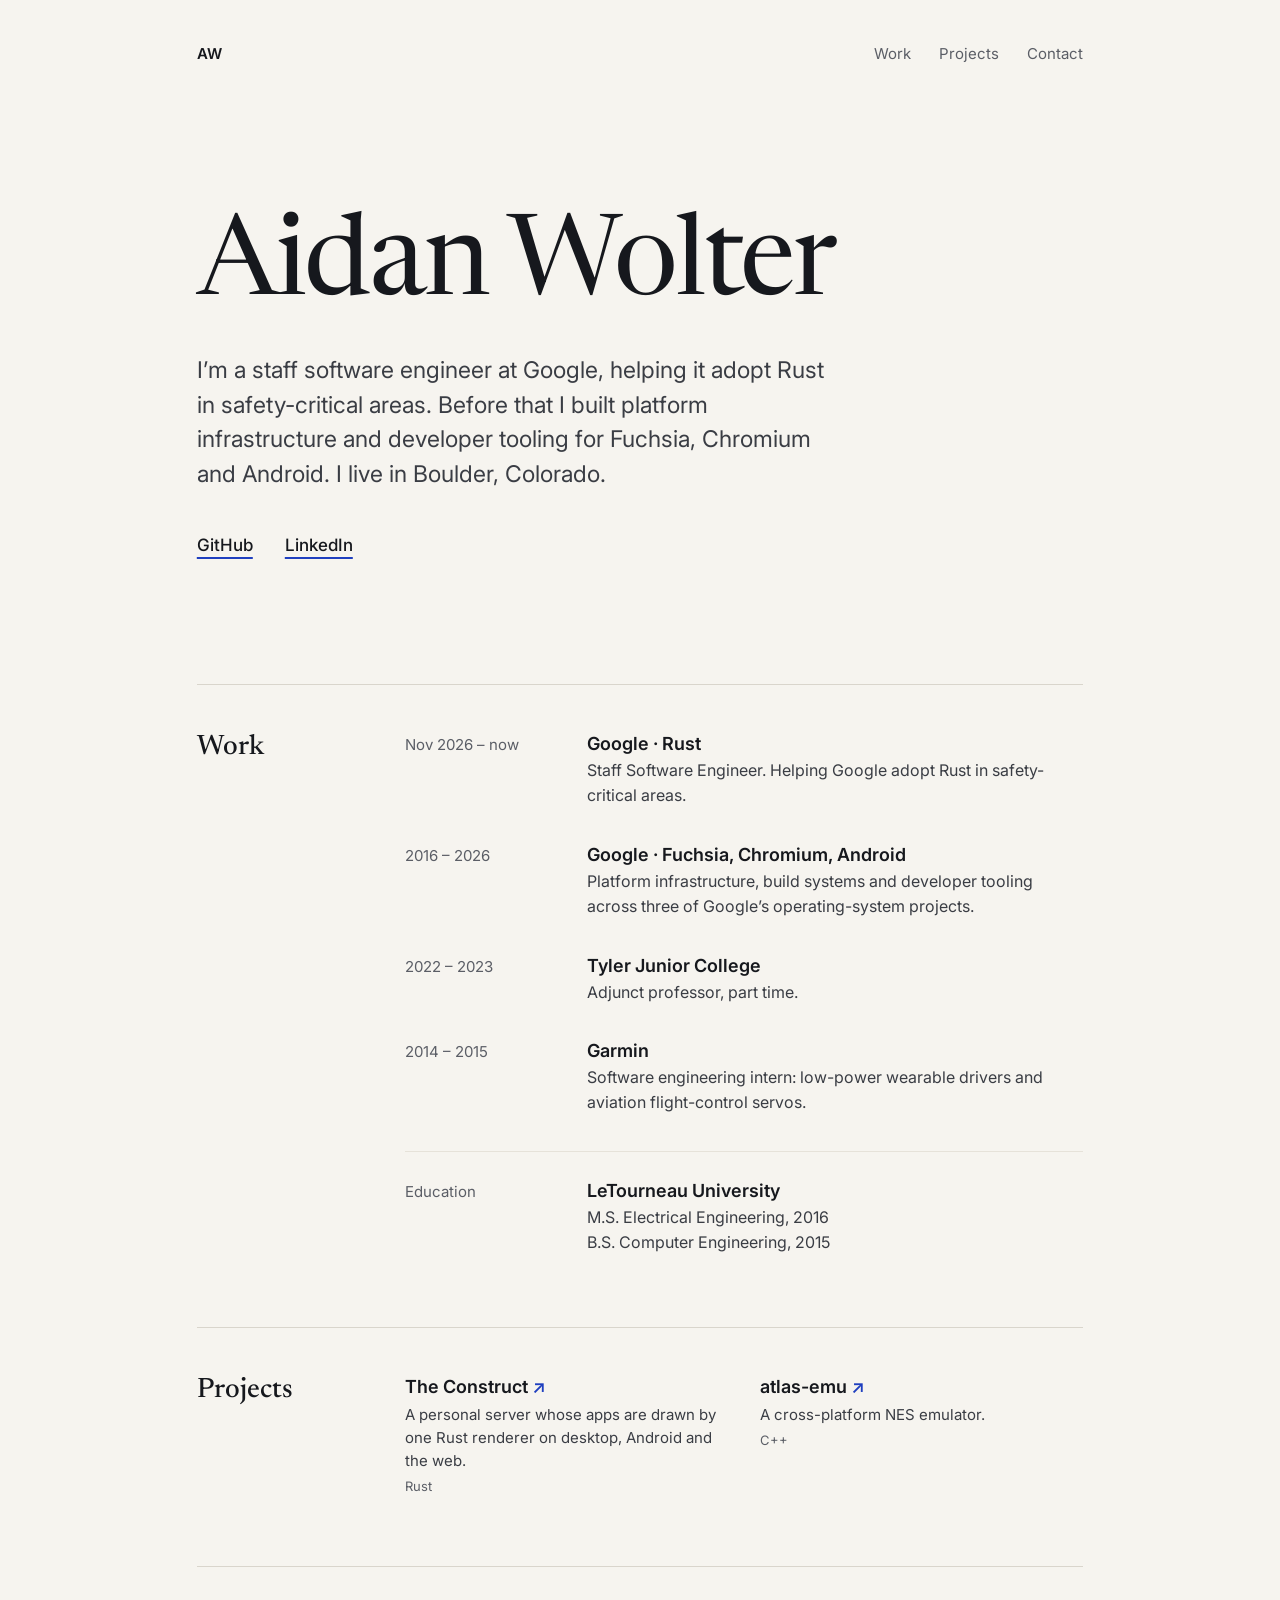
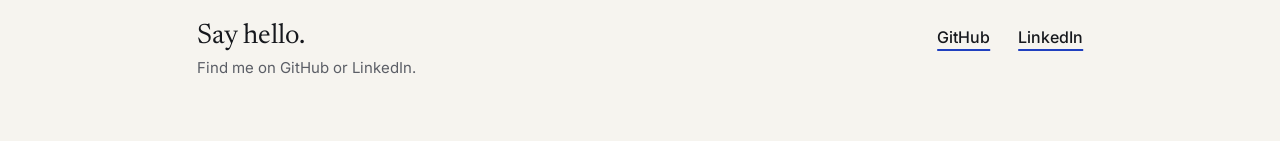
==== commit 8de6fe58: "Remove the ticket project from the home page Co-Authored-By: Claude Opus 5.5 <noreply@anthropic.com>" ====
--- a/index.html
+++ b/index.html
@@ -99,20 +99,15 @@
       <section id="projects" class="block">
         <h2>Projects</h2>
         <div class="projects">
-          <a class="project" href="/construct/">
+          <a class="project" href="https://github.com/aidanwolter3/the-construct">
             <h3>The Construct <span class="arrow" aria-hidden="true">&#8599;</span></h3>
             <p>A personal server whose apps are drawn by one Rust renderer on desktop, Android and the web.</p>
             <span class="lang">Rust</span>
           </a>
-          <a class="project" href="https://github.com/aidanwolter3">
+          <a class="project" href="https://github.com/aidanwolter3/atlas-emu">
             <h3>atlas-emu <span class="arrow" aria-hidden="true">&#8599;</span></h3>
             <p>A cross-platform NES emulator.</p>
             <span class="lang">C++</span>
-          </a>
-          <a class="project" href="https://github.com/aidanwolter3">
-            <h3>ticket <span class="arrow" aria-hidden="true">&#8599;</span></h3>
-            <p>A command-line ticket tracker built for agents.</p>
-            <span class="lang">Go</span>
           </a>
         </div>
       </section>
